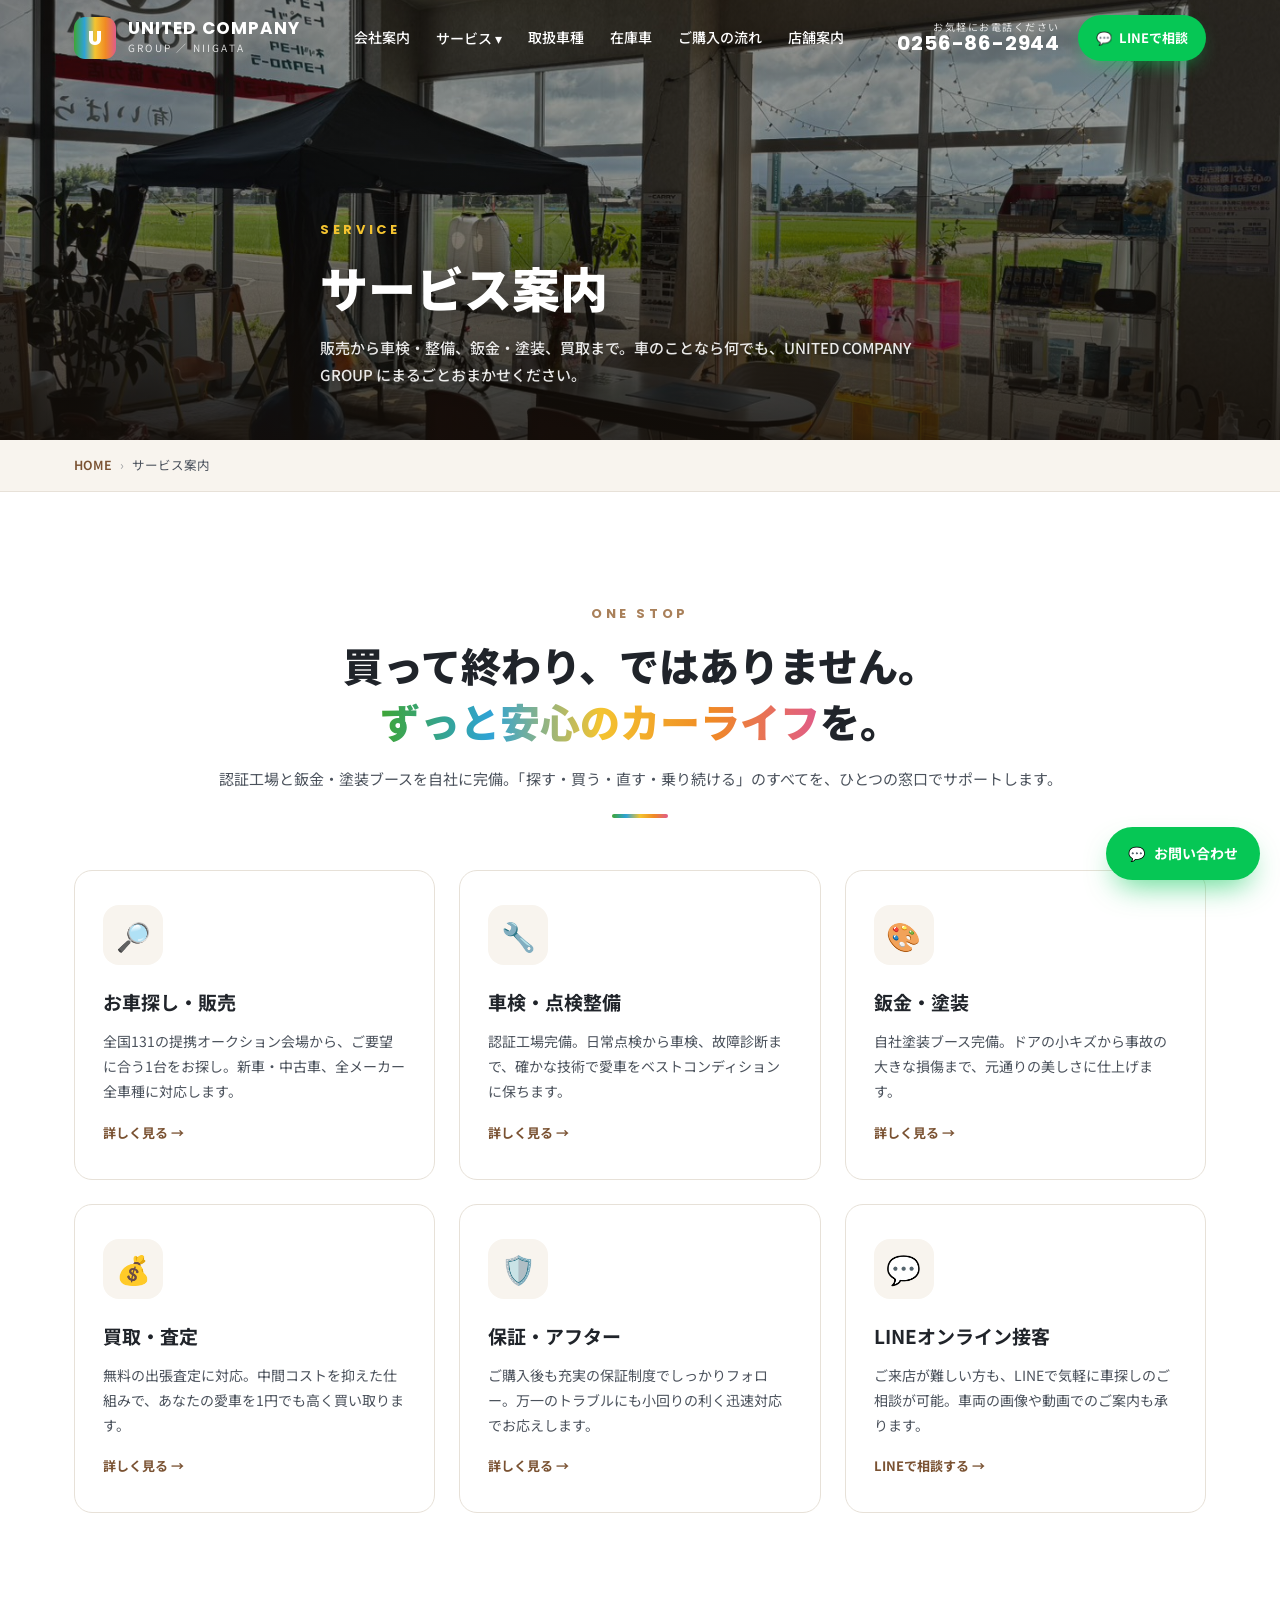
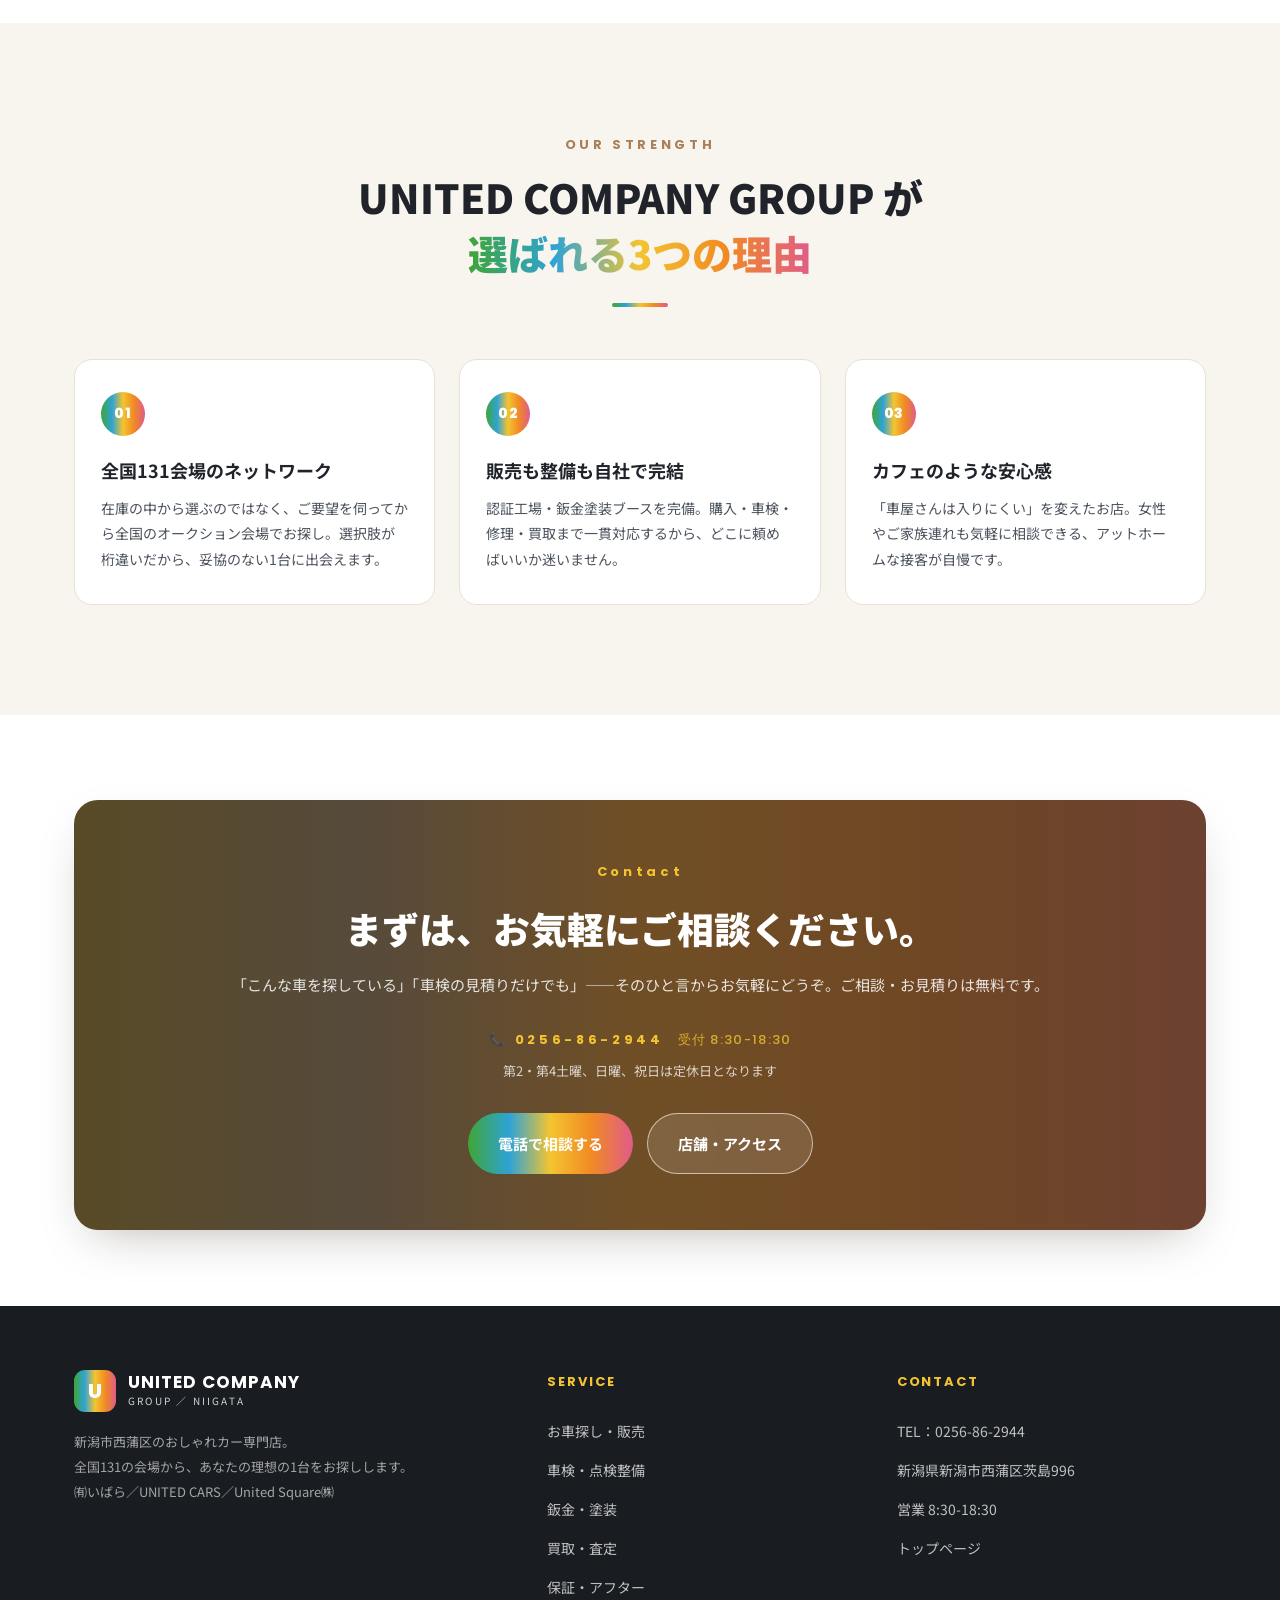
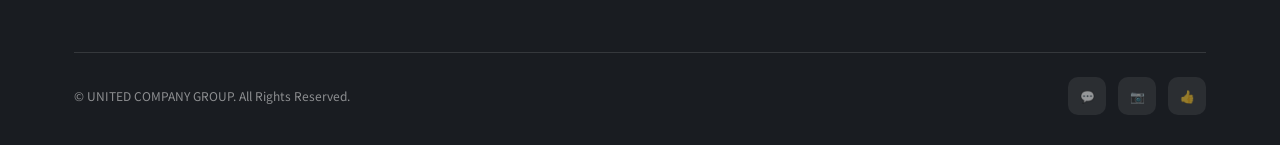
==== service/index.html @ 6cb04bdd "UNITED COMPANY GROUP コーポレートサイト（初版） 新潟市西蒲区の車のお探し専門店 UNITED COMPANY GROUP（㈲いばら／UNITED CARS／United Squa" ====
<!DOCTYPE html>
<html lang="ja">
<head>
<meta charset="UTF-8">
<meta name="viewport" content="width=device-width, initial-scale=1.0">
<title>サービス案内｜UNITED COMPANY GROUP｜新潟市西蒲区の車のお探し専門店</title>
<meta name="description" content="UNITED COMPANY GROUP（㈲いばら）のサービス一覧。お車探し・販売、車検・点検整備、鈑金・塗装、買取・査定、保証・アフターサポートまで、新潟市西蒲区でカーライフをトータルにサポートします。">
<link rel="preconnect" href="https://fonts.googleapis.com">
<link rel="preconnect" href="https://fonts.gstatic.com" crossorigin>
<link href="https://fonts.googleapis.com/css2?family=Noto+Sans+JP:wght@400;500;700;900&family=Poppins:wght@400;500;600;700;800&display=swap" rel="stylesheet">
<link rel="stylesheet" href="../assets/site.css">
</head>
<body>

<header id="hd">
  <div class="wrap bar">
    <a href="../index.html" class="logo">
      <span class="mark en">U</span>
      <span><b>UNITED COMPANY</b><small>GROUP ／ NIIGATA</small></span>
    </a>
    <nav class="main">
      <a class="nl" href="../index.html#about">会社案内</a>
      <div class="has-drop"><a class="nl" href="index.html">サービス ▾</a>
        <div class="drop">
          <a href="car-search.html"><span class="di">🔎</span>お車探し・販売</a>
          <a href="shaken.html"><span class="di">🔧</span>車検・点検整備</a>
          <a href="bankin.html"><span class="di">🎨</span>鈑金・塗装</a>
          <a href="kaitori.html"><span class="di">💰</span>買取・査定</a>
          <a href="hosho.html"><span class="di">🛡️</span>保証・アフター</a>
        </div>
      </div>
      <a class="nl" href="../index.html#lineup">取扱車種</a>
      <a class="nl" href="../index.html#stock">在庫車</a>
      <a class="nl" href="../index.html#flow">ご購入の流れ</a>
      <a class="nl" href="../index.html#shop">店舗案内</a>
    </nav>
    <div style="display:flex;align-items:center;gap:18px">
      <div class="tel-head"><span class="lbl">お気軽にお電話ください</span><span class="num en">0256-86-2944</span></div>
      <a href="tel:0256862944" class="btn-line"><span>💬</span>LINEで相談</a>
      <div class="burger" id="burger"><span></span><span></span><span></span></div>
    </div>
  </div>
</header>

<div class="m-nav" id="mnav">
  <span class="m-close" id="mclose">×</span>
  <a href="../index.html#about">会社案内<span class="en">ABOUT</span></a>
  <div class="mg">SERVICE / サービス</div>
  <a href="car-search.html">お車探し・販売</a>
  <a href="shaken.html">車検・点検整備</a>
  <a href="bankin.html">鈑金・塗装</a>
  <a href="kaitori.html">買取・査定</a>
  <a href="hosho.html">保証・アフター</a>
  <div class="mg">MENU</div>
  <a href="../index.html#lineup">取扱車種</a>
  <a href="../index.html#stock">在庫車</a>
  <a href="../index.html#flow">ご購入の流れ</a>
  <a href="../index.html#shop">店舗案内</a>
  <a href="tel:0256862944" style="color:var(--g3)">📞 0256-86-2944</a>
</div>

<!-- PAGE HERO -->
<section class="page-hero">
  <div class="bg" style="background-image:url('../images/int_bright.jpg')"></div>
  <div class="wrap">
    <span class="en">SERVICE</span>
    <h1>サービス案内</h1>
    <p>販売から車検・整備、鈑金・塗装、買取まで。車のことなら何でも、UNITED COMPANY GROUP にまるごとおまかせください。</p>
  </div>
</section>
<div class="crumb"><div class="wrap"><a href="../index.html">HOME</a><span class="sp">›</span><span>サービス案内</span></div></div>

<!-- INTRO -->
<section class="sec">
  <div class="wrap">
    <div class="head rv">
      <span class="en">One Stop</span>
      <h2>買って終わり、ではありません。<br><span class="u">ずっと安心のカーライフ</span>を。</h2>
      <p class="sub">認証工場と鈑金・塗装ブースを自社に完備。「探す・買う・直す・乗り続ける」のすべてを、ひとつの窓口でサポートします。</p>
    </div>
    <div class="svc-grid">
      <a class="svc rv" href="car-search.html"><div class="ic">🔎</div><h4>お車探し・販売</h4><p>全国131の提携オークション会場から、ご要望に合う1台をお探し。新車・中古車、全メーカー全車種に対応します。</p><span class="more">詳しく見る →</span></a>
      <a class="svc rv" href="shaken.html"><div class="ic">🔧</div><h4>車検・点検整備</h4><p>認証工場完備。日常点検から車検、故障診断まで、確かな技術で愛車をベストコンディションに保ちます。</p><span class="more">詳しく見る →</span></a>
      <a class="svc rv" href="bankin.html"><div class="ic">🎨</div><h4>鈑金・塗装</h4><p>自社塗装ブース完備。ドアの小キズから事故の大きな損傷まで、元通りの美しさに仕上げます。</p><span class="more">詳しく見る →</span></a>
      <a class="svc rv" href="kaitori.html"><div class="ic">💰</div><h4>買取・査定</h4><p>無料の出張査定に対応。中間コストを抑えた仕組みで、あなたの愛車を1円でも高く買い取ります。</p><span class="more">詳しく見る →</span></a>
      <a class="svc rv" href="hosho.html"><div class="ic">🛡️</div><h4>保証・アフター</h4><p>ご購入後も充実の保証制度でしっかりフォロー。万一のトラブルにも小回りの利く迅速対応でお応えします。</p><span class="more">詳しく見る →</span></a>
      <a class="svc rv" href="../index.html#contact"><div class="ic">💬</div><h4>LINEオンライン接客</h4><p>ご来店が難しい方も、LINEで気軽に車探しのご相談が可能。車両の画像や動画でのご案内も承ります。</p><span class="more">LINEで相談する →</span></a>
    </div>
  </div>
</section>

<!-- WHY US -->
<section class="sec cream">
  <div class="wrap">
    <div class="head rv">
      <span class="en">Our Strength</span>
      <h2>UNITED COMPANY GROUP が<br><span class="u">選ばれる3つの理由</span></h2>
    </div>
    <div class="points">
      <div class="point rv"><div class="n en">01</div><h4>全国131会場のネットワーク</h4><p>在庫の中から選ぶのではなく、ご要望を伺ってから全国のオークション会場でお探し。選択肢が桁違いだから、妥協のない1台に出会えます。</p></div>
      <div class="point rv"><div class="n en">02</div><h4>販売も整備も自社で完結</h4><p>認証工場・鈑金塗装ブースを完備。購入・車検・修理・買取まで一貫対応するから、どこに頼めばいいか迷いません。</p></div>
      <div class="point rv"><div class="n en">03</div><h4>カフェのような安心感</h4><p>「車屋さんは入りにくい」を変えたお店。女性やご家族連れも気軽に相談できる、アットホームな接客が自慢です。</p></div>
    </div>
  </div>
</section>

<!-- CTA -->
<section class="sec tight">
  <div class="wrap">
    <div class="contact-cta rv">
      <span class="en">Contact</span>
      <h2>まずは、お気軽にご相談ください。</h2>
      <p>「こんな車を探している」「車検の見積りだけでも」——そのひと言からお気軽にどうぞ。ご相談・お見積りは無料です。</p>
      <a href="tel:0256862944" class="cta-tel en">📞 0256-86-2944 <small>受付 8:30-18:30</small></a>
      <div class="cta-hours">第2・第4土曜、日曜、祝日は定休日となります</div>
      <div class="cta-btns">
        <a href="tel:0256862944" class="btn btn-primary" style="box-shadow:none">電話で相談する</a>
        <a href="../index.html#shop" class="btn btn-ghost">店舗・アクセス</a>
      </div>
    </div>
  </div>
</section>

<footer>
  <div class="wrap">
    <div class="f-top">
      <div class="f-brand">
        <a href="../index.html" class="logo" style="color:#fff"><span class="mark en">U</span><span><b>UNITED COMPANY</b><small>GROUP ／ NIIGATA</small></span></a>
        <p>新潟市西蒲区のおしゃれカー専門店。<br>全国131の会場から、あなたの理想の1台をお探しします。<br>㈲いばら／UNITED CARS／United Square㈱</p>
      </div>
      <div class="f-col"><h5>SERVICE</h5>
        <a href="car-search.html">お車探し・販売</a>
        <a href="shaken.html">車検・点検整備</a>
        <a href="bankin.html">鈑金・塗装</a>
        <a href="kaitori.html">買取・査定</a>
        <a href="hosho.html">保証・アフター</a>
      </div>
      <div class="f-col"><h5>CONTACT</h5>
        <a href="tel:0256862944">TEL：0256-86-2944</a>
        <a href="../index.html#shop">新潟県新潟市西蒲区茨島996</a>
        <a href="../index.html#shop">営業 8:30-18:30</a>
        <a href="../index.html">トップページ</a>
      </div>
    </div>
    <div class="f-bottom"><span>© UNITED COMPANY GROUP. All Rights Reserved.</span>
      <div class="f-sns"><a href="#" aria-label="LINE">💬</a><a href="#" aria-label="Instagram">📷</a><a href="#" aria-label="Facebook">👍</a></div>
    </div>
  </div>
</footer>

<a href="tel:0256862944" class="float-line"><span>💬</span>お問い合わせ</a>
<script src="../assets/site.js"></script>
</body>
</html>
---- assets/site.css ----
/* =====================================================================
   UNITED COMPANY GROUP — shared stylesheet (index と下層ページ共通)
   ===================================================================== */
:root{
  --ink:#20242a; --ink-soft:#4b525c; --line:#e7e1d8;
  --bg:#ffffff; --cream:#f8f4ee; --cream2:#f1eadf;
  --wood:#7a5232; --wood-d:#5c3d24; --wood-l:#a9805a;
  --gold:#c99b52;
  --g1:#3fa535; --g2:#2ea3d6; --g3:#f4c430; --g4:#f08a24; --g5:#e05b8a;
  --brand:linear-gradient(90deg,#3fa535,#2ea3d6,#f4c430,#f08a24,#e05b8a);
  --shadow:0 18px 50px -20px rgba(40,30,20,.35);
  --radius:18px;
}
*{margin:0;padding:0;box-sizing:border-box}
html{scroll-behavior:smooth}
body{font-family:"Noto Sans JP",sans-serif;color:var(--ink);background:var(--bg);line-height:1.8;overflow-x:hidden;font-size:15px;-webkit-font-smoothing:antialiased}
img{max-width:100%;display:block}
a{color:inherit;text-decoration:none}
.wrap{max-width:1180px;margin:0 auto;padding:0 24px}
.en{font-family:"Poppins",sans-serif;letter-spacing:.04em}
section{position:relative}

/* ---------- reveal ---------- */
.rv{opacity:0;transform:translateY(30px);transition:opacity .8s ease,transform .8s ease}
.rv.in{opacity:1;transform:none}

/* ---------- header ---------- */
header{position:fixed;top:0;left:0;width:100%;z-index:100;transition:.35s;background:rgba(255,255,255,0);}
header.solid{background:rgba(255,255,255,.96);box-shadow:0 6px 24px -14px rgba(0,0,0,.3);backdrop-filter:blur(8px)}
.bar{display:flex;align-items:center;justify-content:space-between;height:76px}
.logo{display:flex;align-items:center;gap:12px;color:#fff;transition:.35s}
header.solid .logo{color:var(--ink)}
.logo .mark{width:42px;height:42px;border-radius:11px;background:var(--brand);display:grid;place-items:center;color:#fff;font-family:"Poppins";font-weight:800;font-size:20px;box-shadow:var(--shadow)}
.logo b{font-family:"Poppins";font-weight:700;font-size:17px;letter-spacing:.06em;line-height:1.15;display:block}
.logo small{font-size:10px;letter-spacing:.22em;opacity:.8;display:block}
nav.main{display:flex;align-items:center;gap:26px}
nav.main a.nl{color:#fff;font-weight:500;font-size:14px;position:relative;transition:.3s}
header.solid nav.main a.nl{color:var(--ink)}
nav.main a.nl::after{content:"";position:absolute;left:0;bottom:-6px;width:0;height:2px;background:var(--brand);transition:.3s}
nav.main a.nl:hover::after{width:100%}
.tel-head{display:flex;flex-direction:column;align-items:flex-end;line-height:1.1}
.tel-head .lbl{font-size:10px;letter-spacing:.15em;color:#fff;opacity:.85}
header.solid .tel-head .lbl{color:var(--ink-soft)}
.tel-head .num{font-family:"Poppins";font-weight:700;font-size:20px;color:#fff}
header.solid .tel-head .num{color:var(--wood)}
.btn-line{background:#06c755;color:#fff;padding:11px 18px;border-radius:40px;font-weight:700;font-size:13px;display:inline-flex;align-items:center;gap:7px;box-shadow:0 8px 20px -8px rgba(6,199,85,.7)}
.burger{display:none;flex-direction:column;gap:5px;cursor:pointer;padding:6px}
.burger span{width:26px;height:2px;background:#fff;transition:.3s}
header.solid .burger span{background:var(--ink)}

/* dropdown (サービス) */
.has-drop{position:relative}
.drop{position:absolute;top:100%;left:50%;transform:translateX(-50%) translateY(10px);background:#fff;border-radius:14px;box-shadow:var(--shadow);padding:10px;min-width:230px;opacity:0;visibility:hidden;transition:.28s;border:1px solid var(--line)}
.has-drop:hover .drop{opacity:1;visibility:visible;transform:translateX(-50%) translateY(6px)}
.drop a{display:flex;align-items:center;gap:10px;color:var(--ink)!important;padding:10px 14px;border-radius:10px;font-size:13.5px;font-weight:500;transition:.2s}
.drop a:hover{background:var(--cream)}
.drop a .di{font-size:17px}
.drop::before{content:"";position:absolute;top:-6px;left:50%;transform:translateX(-50%) rotate(45deg);width:12px;height:12px;background:#fff;border-left:1px solid var(--line);border-top:1px solid var(--line)}

/* ---------- hero (index) ---------- */
.hero{height:100vh;min-height:620px;position:relative;overflow:hidden;display:flex;align-items:center}
.slides{position:absolute;inset:0}
.slide{position:absolute;inset:0;background-size:cover;background-position:center;opacity:0;transform:scale(1.08);transition:opacity 1.4s ease, transform 7s ease}
.slide.on{opacity:1;transform:scale(1)}
.slide::after{content:"";position:absolute;inset:0;background:linear-gradient(105deg,rgba(20,15,10,.72) 0%,rgba(20,15,10,.35) 55%,rgba(20,15,10,.15) 100%)}
.hero-inner{position:relative;z-index:3;color:#fff}
.hero .eyebrow{display:inline-flex;align-items:center;gap:10px;font-family:"Poppins";font-weight:600;letter-spacing:.18em;font-size:12px;background:rgba(255,255,255,.14);border:1px solid rgba(255,255,255,.3);padding:8px 16px;border-radius:40px;backdrop-filter:blur(4px);margin-bottom:26px}
.hero .eyebrow .dot{width:8px;height:8px;border-radius:50%;background:var(--brand)}
.hero h1{font-size:clamp(2.1rem,5.5vw,4rem);font-weight:900;line-height:1.28;letter-spacing:.01em;text-shadow:0 4px 30px rgba(0,0,0,.4)}
.hero h1 .hl{background:var(--brand);-webkit-background-clip:text;background-clip:text;color:transparent;filter:brightness(1.25)}
.hero p.lead{margin-top:22px;font-size:clamp(1rem,2vw,1.2rem);font-weight:500;max-width:600px;text-shadow:0 2px 14px rgba(0,0,0,.5)}
.hero-cta{margin-top:38px;display:flex;gap:14px;flex-wrap:wrap}
.btn{display:inline-flex;align-items:center;gap:10px;padding:16px 30px;border-radius:44px;font-weight:700;font-size:15px;transition:.3s;cursor:pointer}
.btn-primary{background:var(--brand);color:#fff;box-shadow:0 14px 34px -12px rgba(224,91,138,.6)}
.btn-primary:hover{transform:translateY(-3px)}
.btn-ghost{background:rgba(255,255,255,.12);color:#fff;border:1.5px solid rgba(255,255,255,.6);backdrop-filter:blur(4px)}
.btn-ghost:hover{background:#fff;color:var(--ink)}
.btn-wood{background:var(--wood);color:#fff}
.btn-wood:hover{transform:translateY(-3px);background:var(--wood-d)}
.hero-side{position:absolute;right:34px;bottom:30px;z-index:3;display:flex;flex-direction:column;gap:10px;align-items:flex-end}
.hero-dots{display:flex;gap:9px}
.hero-dots i{width:34px;height:4px;border-radius:4px;background:rgba(255,255,255,.4);cursor:pointer;transition:.3s}
.hero-dots i.on{background:#fff}
.scroll-hint{writing-mode:vertical-rl;color:#fff;font-family:"Poppins";font-size:11px;letter-spacing:.2em;opacity:.85;position:absolute;left:34px;bottom:30px;z-index:3;display:flex;align-items:center;gap:12px}
.scroll-hint::after{content:"";width:1px;height:46px;background:#fff}

/* ---------- page hero (下層) ---------- */
.page-hero{position:relative;min-height:440px;display:flex;align-items:flex-end;overflow:hidden;color:#fff}
.page-hero .bg{position:absolute;inset:0;background-size:cover;background-position:center;transform:scale(1.03)}
.page-hero .bg::after{content:"";position:absolute;inset:0;background:linear-gradient(to top,rgba(20,15,10,.86) 0%,rgba(20,15,10,.42) 60%,rgba(20,15,10,.5) 100%)}
.page-hero .wrap{position:relative;z-index:2;padding-top:130px;padding-bottom:52px}
.page-hero .en{display:block;font-weight:700;letter-spacing:.28em;font-size:13px;color:var(--g3);margin-bottom:14px}
.page-hero h1{font-size:clamp(1.9rem,4.6vw,3rem);font-weight:900;line-height:1.35;text-shadow:0 4px 24px rgba(0,0,0,.4)}
.page-hero p{margin-top:14px;max-width:640px;color:rgba(255,255,255,.9);font-weight:500;text-shadow:0 2px 12px rgba(0,0,0,.4)}
.crumb{background:var(--cream);border-bottom:1px solid var(--line)}
.crumb .wrap{display:flex;align-items:center;gap:8px;flex-wrap:wrap;padding-top:14px;padding-bottom:14px;font-size:12.5px;color:var(--ink-soft)}
.crumb a{color:var(--wood);font-weight:600}
.crumb a:hover{text-decoration:underline}
.crumb .sp{opacity:.5}

/* ---------- brands strip ---------- */
.brands{background:var(--wood-d);color:#fff;padding:30px 0}
.brands .row{display:flex;align-items:center;justify-content:center;gap:14px 44px;flex-wrap:wrap;text-align:center}
.brands .b{display:flex;flex-direction:column;gap:2px}
.brands .b b{font-family:"Poppins";font-weight:700;letter-spacing:.08em;font-size:18px}
.brands .b span{font-size:11px;opacity:.75;letter-spacing:.14em}
.brands .sep{width:1px;height:34px;background:rgba(255,255,255,.25)}

/* ---------- section heading ---------- */
.sec{padding:clamp(64px,9vw,110px) 0}
.sec.cream{background:var(--cream)}
.sec.tight{padding:clamp(48px,6vw,80px) 0}
.head{text-align:center;margin-bottom:52px}
.head.left{text-align:left}
.head .en{display:block;font-weight:700;font-size:13px;letter-spacing:.28em;color:var(--wood-l);text-transform:uppercase;margin-bottom:12px}
.head h2{font-size:clamp(1.6rem,3.6vw,2.5rem);font-weight:900;line-height:1.4}
.head h2 .u{background:var(--brand);-webkit-background-clip:text;background-clip:text;color:transparent}
.head .sub{margin-top:16px;color:var(--ink-soft);font-size:15px}
.head::after{content:"";display:block;width:56px;height:4px;background:var(--brand);border-radius:4px;margin:22px auto 0}
.head.left::after{margin:22px 0 0}

/* ---------- message / feature row ---------- */
.msg{display:grid;grid-template-columns:1.05fr .95fr;gap:54px;align-items:center}
.msg.rev{grid-template-columns:.95fr 1.05fr}
.msg.rev .msg-img{order:2}
.msg-img{position:relative;border-radius:var(--radius);overflow:hidden;box-shadow:var(--shadow)}
.msg-img img{width:100%;height:100%;object-fit:cover;aspect-ratio:4/3}
.msg-img .badge{position:absolute;left:20px;bottom:20px;background:#fff;border-radius:14px;padding:14px 20px;box-shadow:var(--shadow)}
.msg-img .badge b{font-family:"Poppins";font-size:30px;color:var(--wood);line-height:1;display:block}
.msg-img .badge span{font-size:11px;color:var(--ink-soft);letter-spacing:.1em}
.msg .lbl-pill{display:inline-block;background:var(--cream);color:var(--wood);font-weight:700;font-size:12px;letter-spacing:.08em;padding:6px 14px;border-radius:30px;margin-bottom:14px}
.msg h3{font-size:clamp(1.35rem,3vw,2rem);font-weight:900;line-height:1.6;margin-bottom:20px}
.msg h3 .u{color:var(--wood)}
.msg p{color:var(--ink-soft);margin-bottom:16px}
.promises{list-style:none;margin-top:26px;display:grid;gap:12px}
.promises li{display:flex;gap:13px;align-items:flex-start;font-weight:500}
.promises li .ck{flex:none;width:26px;height:26px;border-radius:50%;background:var(--brand);color:#fff;display:grid;place-items:center;font-size:13px;font-weight:700;margin-top:2px}

/* ---------- services / feature cards ---------- */
.svc-grid{display:grid;grid-template-columns:repeat(3,1fr);gap:24px}
.svc{background:#fff;border:1px solid var(--line);border-radius:var(--radius);padding:34px 28px;transition:.35s;position:relative;overflow:hidden;display:block;color:inherit}
.svc::before{content:"";position:absolute;top:0;left:0;width:100%;height:4px;background:var(--brand);transform:scaleX(0);transform-origin:left;transition:.4s}
.svc:hover{transform:translateY(-8px);box-shadow:var(--shadow)}
.svc:hover::before{transform:scaleX(1)}
.svc .ic{width:60px;height:60px;border-radius:16px;background:var(--cream);display:grid;place-items:center;font-size:28px;margin-bottom:20px}
.svc h4{font-size:19px;font-weight:700;margin-bottom:10px}
.svc p{color:var(--ink-soft);font-size:14px}
.svc .more{margin-top:16px;color:var(--wood);font-weight:700;font-size:13px;display:inline-flex;gap:6px;align-items:center}
a.svc:hover .more{gap:11px}

/* ---------- point / numbered features ---------- */
.points{display:grid;grid-template-columns:repeat(3,1fr);gap:24px}
.point{background:#fff;border:1px solid var(--line);border-radius:var(--radius);padding:32px 26px;position:relative;transition:.35s}
.point:hover{transform:translateY(-6px);box-shadow:var(--shadow)}
.point .n{font-family:"Poppins";font-weight:800;font-size:14px;color:#fff;background:var(--brand);width:44px;height:44px;border-radius:50%;display:grid;place-items:center;margin-bottom:18px}
.point h4{font-size:18px;font-weight:700;margin-bottom:10px}
.point p{color:var(--ink-soft);font-size:14px}

/* ---------- price / spec table ---------- */
.tbl-wrap{overflow-x:auto;border-radius:var(--radius);box-shadow:0 10px 30px -22px rgba(0,0,0,.4);border:1px solid var(--line)}
.tbl{width:100%;border-collapse:collapse;background:#fff;min-width:520px}
.tbl th,.tbl td{padding:16px 20px;text-align:left;border-bottom:1px solid var(--line);font-size:14.5px}
.tbl thead th{background:var(--wood-d);color:#fff;font-weight:700;font-size:13.5px;letter-spacing:.04em}
.tbl tbody th{background:var(--cream);color:var(--wood);font-weight:700;white-space:nowrap;width:210px}
.tbl td .yen{font-family:"Poppins";font-weight:800;color:var(--wood);font-size:17px}
.tbl tr:last-child th,.tbl tr:last-child td{border-bottom:0}
.note{font-size:12.5px;color:var(--ink-soft);margin-top:14px}

/* ---------- flow ---------- */
.flow{max-width:840px;margin:0 auto;position:relative}
.flow::before{content:"";position:absolute;left:31px;top:20px;bottom:20px;width:2px;background:var(--line)}
.step{display:flex;gap:26px;padding:16px 0;position:relative}
.step .no{flex:none;width:64px;height:64px;border-radius:50%;background:#fff;border:2px solid var(--wood-l);display:grid;place-items:center;font-family:"Poppins";font-weight:800;font-size:22px;color:var(--wood);z-index:2;box-shadow:0 8px 20px -12px rgba(0,0,0,.3)}
.step:nth-child(odd) .no{background:var(--brand);color:#fff;border-color:transparent}
.step .st-body{background:#fff;border:1px solid var(--line);border-radius:14px;padding:20px 24px;flex:1;box-shadow:0 8px 24px -20px rgba(0,0,0,.4)}
.step .st-body h4{font-size:17px;font-weight:700;margin-bottom:6px;display:flex;align-items:center;gap:10px;flex-wrap:wrap}
.step .st-body h4 .en{font-size:11px;color:var(--wood-l);letter-spacing:.15em}
.step .st-body p{color:var(--ink-soft);font-size:14px}

/* ---------- reason / compare ---------- */
.reason{display:grid;grid-template-columns:1fr 1fr;gap:40px;align-items:center;background:#fff;border:1px solid var(--line);border-radius:24px;padding:clamp(30px,4vw,54px);box-shadow:var(--shadow)}
.reason h3{font-size:clamp(1.4rem,3vw,2rem);font-weight:900;line-height:1.5;margin-bottom:18px}
.reason h3 .u{background:var(--brand);-webkit-background-clip:text;background-clip:text;color:transparent}
.reason p{color:var(--ink-soft);margin-bottom:14px}
.cmp{display:grid;gap:16px}
.cmp .row{border-radius:16px;padding:22px 24px}
.cmp .other{background:var(--cream);border:1px dashed var(--wood-l)}
.cmp .ours{background:var(--wood-d);color:#fff}
.cmp .lbl{font-size:12px;font-weight:700;letter-spacing:.1em;margin-bottom:6px;opacity:.85}
.cmp .row b{font-size:19px;font-weight:900;line-height:1.4}
.cmp .ours b .hl{color:var(--g3)}
.cmp .arrow{text-align:center;font-size:24px;color:var(--wood-l)}

/* ---------- FAQ ---------- */
.faq{max-width:860px;margin:0 auto;display:grid;gap:14px}
.faq details{background:#fff;border:1px solid var(--line);border-radius:14px;overflow:hidden;box-shadow:0 8px 24px -22px rgba(0,0,0,.4)}
.faq summary{list-style:none;cursor:pointer;padding:20px 24px;font-weight:700;font-size:15.5px;display:flex;gap:14px;align-items:flex-start;transition:.2s}
.faq summary::-webkit-details-marker{display:none}
.faq summary .qq{flex:none;font-family:"Poppins";font-weight:800;color:var(--g4)}
.faq summary::after{content:"＋";margin-left:auto;color:var(--wood-l);font-weight:700;transition:.3s}
.faq details[open] summary::after{transform:rotate(45deg)}
.faq .ans{padding:0 24px 22px 58px;color:var(--ink-soft);font-size:14.5px}

/* ---------- voices ---------- */
.voice-grid{display:grid;grid-template-columns:repeat(3,1fr);gap:24px}
.voice{background:#fff;border-radius:var(--radius);padding:30px 28px;border:1px solid var(--line);position:relative}
.voice .stars{color:var(--g3);font-size:16px;letter-spacing:2px;margin-bottom:14px}
.voice p{font-size:14.5px;color:var(--ink);margin-bottom:18px}
.voice .who{display:flex;align-items:center;gap:12px;border-top:1px solid var(--line);padding-top:16px}
.voice .who .av{width:44px;height:44px;border-radius:50%;background:var(--brand);color:#fff;display:grid;place-items:center;font-weight:700}
.voice .who b{font-size:14px;display:block}
.voice .who span{font-size:12px;color:var(--ink-soft)}
.voice .q{position:absolute;top:18px;right:24px;font-family:"Poppins";font-size:60px;color:var(--cream2);font-weight:800;line-height:1}

/* ---------- other services nav ---------- */
.svc-nav{display:grid;grid-template-columns:repeat(3,1fr);gap:18px}
.svc-nav a{display:flex;align-items:center;gap:14px;background:#fff;border:1px solid var(--line);border-radius:14px;padding:18px 20px;font-weight:700;transition:.3s}
.svc-nav a:hover{transform:translateY(-4px);box-shadow:var(--shadow);border-color:transparent}
.svc-nav a .si{width:46px;height:46px;border-radius:12px;background:var(--cream);display:grid;place-items:center;font-size:22px;flex:none}
.svc-nav a small{display:block;font-weight:500;font-size:11px;color:var(--wood-l);letter-spacing:.12em}
.svc-nav a .go{margin-left:auto;color:var(--wood-l)}

/* ---------- concept (cafe) ---------- */
.cafe{background:var(--wood-d);color:#fff;overflow:hidden}
.cafe .inner{display:grid;grid-template-columns:1fr 1fr;gap:0;align-items:stretch}
.cafe .txt{padding:clamp(50px,7vw,90px) clamp(30px,5vw,70px)}
.cafe .txt .en{color:var(--g3);font-weight:700;letter-spacing:.28em;font-size:13px}
.cafe .txt h2{font-size:clamp(1.6rem,3.4vw,2.4rem);font-weight:900;line-height:1.45;margin:14px 0 22px}
.cafe .txt p{color:rgba(255,255,255,.82);margin-bottom:16px}
.cafe .pics{display:grid;grid-template-columns:1fr 1fr;grid-template-rows:1fr 1fr}
.cafe .pics img{width:100%;height:100%;object-fit:cover;min-height:170px}
.cafe .pics .big{grid-column:1/3}

/* ---------- shop / contact ---------- */
.shop-banner{position:relative;border-radius:var(--radius);overflow:hidden;box-shadow:var(--shadow);margin-bottom:36px;max-height:420px}
.shop-banner img{width:100%;height:100%;object-fit:cover;aspect-ratio:16/6;min-height:240px}
.shop-banner .sb-cap{position:absolute;left:0;bottom:0;width:100%;padding:40px 28px 22px;background:linear-gradient(to top,rgba(20,15,10,.78),transparent);color:#fff}
.shop-banner .sb-cap b{font-size:clamp(1.1rem,2.4vw,1.5rem);font-weight:900;display:block}
.shop-banner .sb-cap span{font-size:13px;opacity:.9}
.shop{display:grid;grid-template-columns:1fr 1fr;gap:44px;align-items:start}
.info-table{width:100%;border-collapse:collapse;margin-bottom:26px}
.info-table th,.info-table td{text-align:left;padding:15px 6px;border-bottom:1px solid var(--line);vertical-align:top;font-size:15px}
.info-table th{width:120px;color:var(--wood);font-weight:700;white-space:nowrap}
.map-box{border-radius:var(--radius);overflow:hidden;box-shadow:var(--shadow);border:1px solid var(--line);min-height:340px}
.map-box iframe{width:100%;height:100%;min-height:400px;border:0;display:block}
.contact-cta{margin-top:8px;background:var(--wood-d);border-radius:24px;padding:clamp(34px,5vw,56px);text-align:center;color:#fff;box-shadow:var(--shadow);position:relative;overflow:hidden}
.contact-cta::before{content:"";position:absolute;inset:0;background:var(--brand);opacity:.13}
.contact-cta > *{position:relative;z-index:2}
.contact-cta .en{color:var(--g3);letter-spacing:.28em;font-weight:700;font-size:13px}
.contact-cta h2{font-size:clamp(1.5rem,3.4vw,2.3rem);font-weight:900;margin:12px 0 10px}
.contact-cta p{color:rgba(255,255,255,.85);margin-bottom:26px}
.cta-tel{font-family:"Poppins";font-weight:800;font-size:clamp(2rem,5vw,3rem);color:#fff;display:inline-flex;align-items:center;gap:14px;line-height:1}
.cta-tel small{font-size:13px;font-weight:500;opacity:.8;letter-spacing:.1em}
.cta-hours{margin-top:8px;font-size:13px;color:rgba(255,255,255,.75)}
.cta-btns{margin-top:30px;display:flex;gap:14px;justify-content:center;flex-wrap:wrap}

/* ---------- footer ---------- */
footer{background:#191c21;color:#fff;padding:64px 0 30px}
.f-top{display:grid;grid-template-columns:1.4fr 1fr 1fr;gap:40px;padding-bottom:44px;border-bottom:1px solid rgba(255,255,255,.12)}
.f-brand .logo .mark{box-shadow:none}
.f-brand p{color:rgba(255,255,255,.6);font-size:13px;margin-top:18px;line-height:1.9}
.f-col h5{font-size:13px;letter-spacing:.15em;color:var(--g3);font-weight:700;margin-bottom:18px;font-family:"Poppins"}
.f-col a{display:block;color:rgba(255,255,255,.72);font-size:14px;padding:7px 0;transition:.3s}
.f-col a:hover{color:#fff;padding-left:6px}
.f-bottom{padding-top:24px;display:flex;justify-content:space-between;align-items:center;flex-wrap:wrap;gap:12px;color:rgba(255,255,255,.5);font-size:12px}
.f-sns{display:flex;gap:12px}
.f-sns a{width:38px;height:38px;border-radius:10px;background:rgba(255,255,255,.08);display:grid;place-items:center;transition:.3s}
.f-sns a:hover{background:var(--brand)}

/* floating */
.float-line{position:fixed;right:20px;bottom:20px;z-index:90;background:#06c755;color:#fff;padding:14px 22px;border-radius:44px;font-weight:700;font-size:14px;box-shadow:0 14px 30px -10px rgba(6,199,85,.7);display:flex;align-items:center;gap:9px;transition:.3s}
.float-line:hover{transform:translateY(-3px)}

/* mobile nav */
.m-nav{position:fixed;inset:0;background:rgba(25,20,15,.98);z-index:99;display:flex;flex-direction:column;align-items:center;justify-content:center;gap:6px;opacity:0;pointer-events:none;transition:.4s;overflow-y:auto;padding:80px 20px}
.m-nav.open{opacity:1;pointer-events:auto}
.m-nav a{color:#fff;font-size:19px;font-weight:700;padding:10px}
.m-nav a .en{display:block;font-size:11px;color:var(--g3);letter-spacing:.2em;margin-top:2px}
.m-nav .mg{font-size:12px;color:var(--wood-l);letter-spacing:.18em;margin-top:14px;font-weight:700}
.m-close{position:absolute;top:26px;right:26px;color:#fff;font-size:34px;cursor:pointer}

@media(max-width:960px){
  .msg,.msg.rev,.reason,.shop,.cafe .inner{grid-template-columns:1fr}
  .msg.rev .msg-img{order:0}
  .svc-grid,.line-grid,.stock-grid,.voice-grid,.points,.svc-nav{grid-template-columns:1fr 1fr}
  .f-top{grid-template-columns:1fr 1fr}
  .cafe .pics{order:-1}
}
@media(max-width:1024px){
  nav.main,.tel-head,.bar .btn-line{display:none}
  .burger{display:flex}
}
@media(max-width:760px){
  .svc-grid,.line-grid,.stock-grid,.voice-grid,.points,.svc-nav,.f-top{grid-template-columns:1fr}
  .brands .sep{display:none}
  .hero-side,.scroll-hint{display:none}
  .cafe .pics{grid-template-columns:1fr 1fr}
  .page-hero{min-height:360px}
}
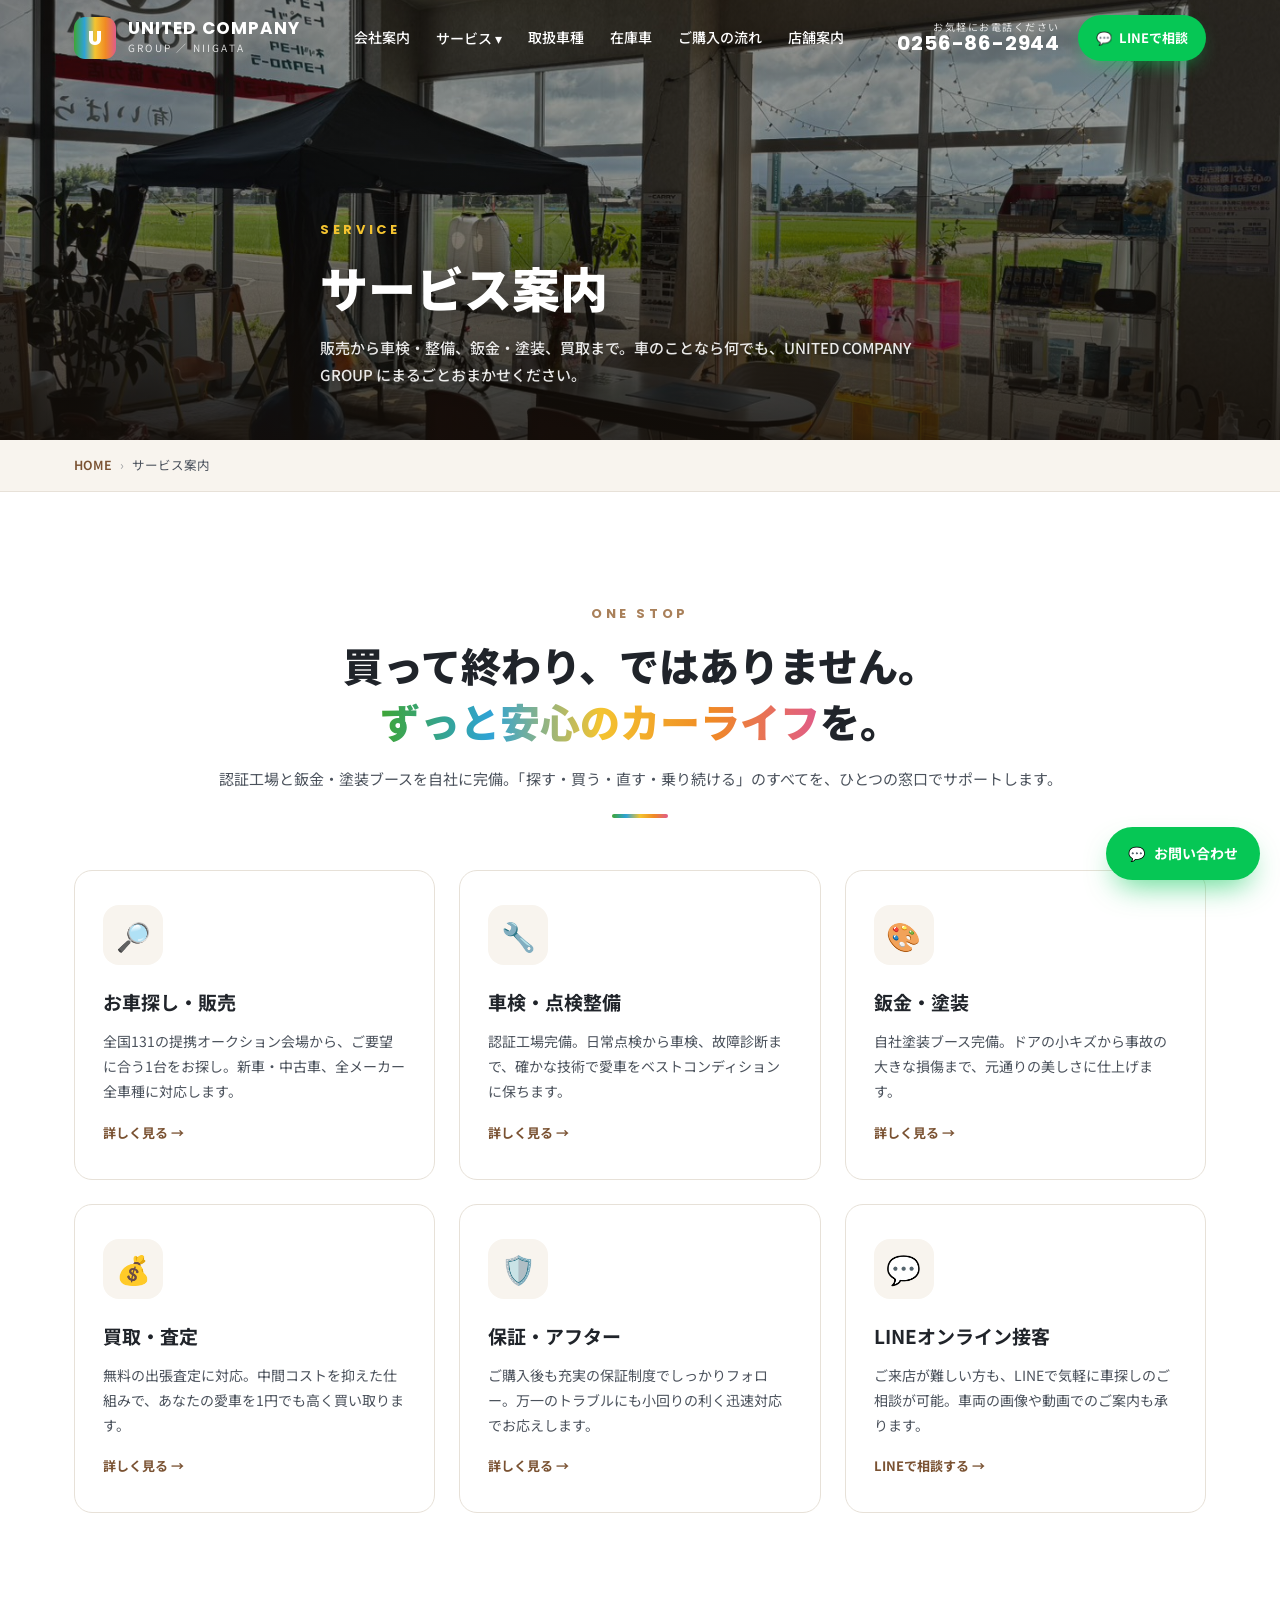
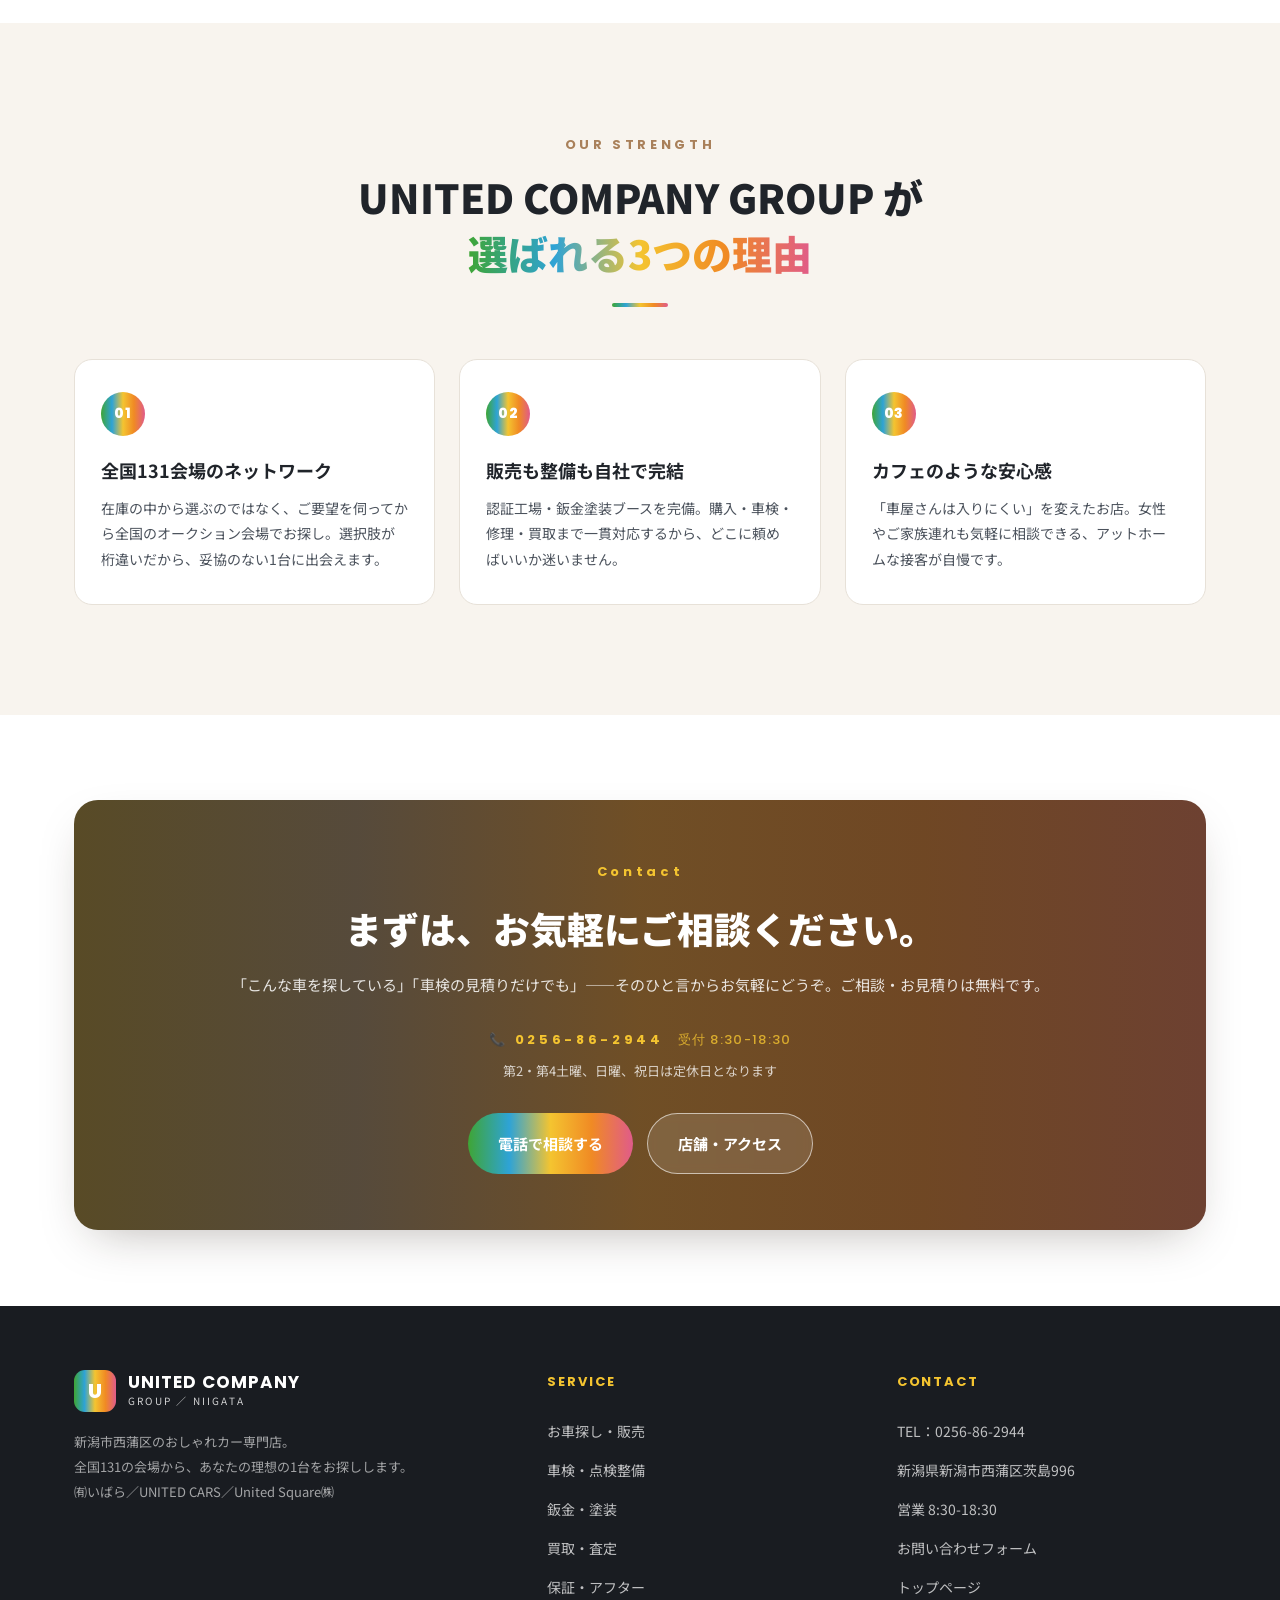
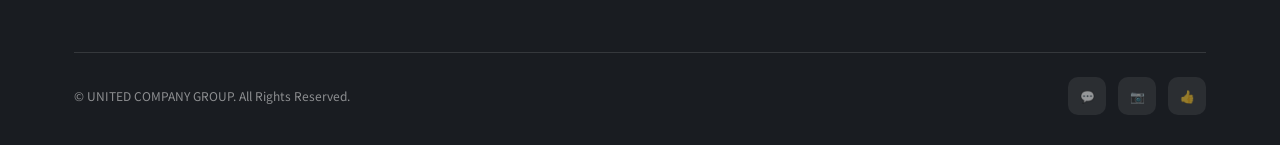
==== commit 70779997: "問い合わせフォームを新設（FormSubmit連携）＋ダミーリンク修正 - index #contact に送信可能なフォームを追加（FormSubmit.co→keisuke.tanikawa@ne" ====
--- a/service/index.html
+++ b/service/index.html
@@ -139,6 +139,7 @@
         <a href="tel:0256862944">TEL：0256-86-2944</a>
         <a href="../index.html#shop">新潟県新潟市西蒲区茨島996</a>
         <a href="../index.html#shop">営業 8:30-18:30</a>
+        <a href="../index.html#contact-form">お問い合わせフォーム</a>
         <a href="../index.html">トップページ</a>
       </div>
     </div>
--- a/assets/site.css
+++ b/assets/site.css
@@ -297,3 +297,20 @@
   .cafe .pics{grid-template-columns:1fr 1fr}
   .page-hero{min-height:360px}
 }
+
+/* ---------- contact form ---------- */
+.form-wrap{max-width:720px;margin:38px auto 0}
+.uform{position:relative;display:grid;gap:18px;background:#fff;border:1px solid var(--line);border-radius:20px;padding:clamp(26px,4vw,44px);box-shadow:var(--shadow);text-align:left}
+.uform .frow{display:grid;gap:7px}
+.uform .frow.two{grid-template-columns:1fr 1fr;gap:18px}
+.uform label{font-weight:700;font-size:13.5px;color:var(--ink)}
+.uform label .req{color:#e0555f;font-size:11px;margin-left:6px;font-weight:700}
+.uform label .opt{color:var(--ink-soft);font-size:11px;margin-left:6px;font-weight:500}
+.uform input,.uform select,.uform textarea{width:100%;font-family:inherit;font-size:15px;padding:13px 15px;border:1.5px solid var(--line);border-radius:11px;background:var(--cream);color:var(--ink);transition:.2s;-webkit-appearance:none;appearance:none}
+.uform select{background-image:url("data:image/svg+xml;utf8,<svg xmlns='http://www.w3.org/2000/svg' width='12' height='8' viewBox='0 0 12 8'><path d='M1 1l5 5 5-5' stroke='%237a5232' stroke-width='2' fill='none' stroke-linecap='round'/></svg>");background-repeat:no-repeat;background-position:right 16px center;padding-right:40px}
+.uform input:focus,.uform select:focus,.uform textarea:focus{outline:none;border-color:var(--wood-l);background:#fff;box-shadow:0 0 0 3px rgba(169,128,90,.18)}
+.uform textarea{min-height:130px;resize:vertical}
+.uform .hp{position:absolute!important;left:-9999px;width:1px;height:1px;overflow:hidden}
+.uform .submit{margin-top:6px;justify-self:center;border:0}
+.uform .priv{font-size:12px;color:var(--ink-soft);text-align:center;line-height:1.7}
+@media(max-width:600px){.uform .frow.two{grid-template-columns:1fr}}
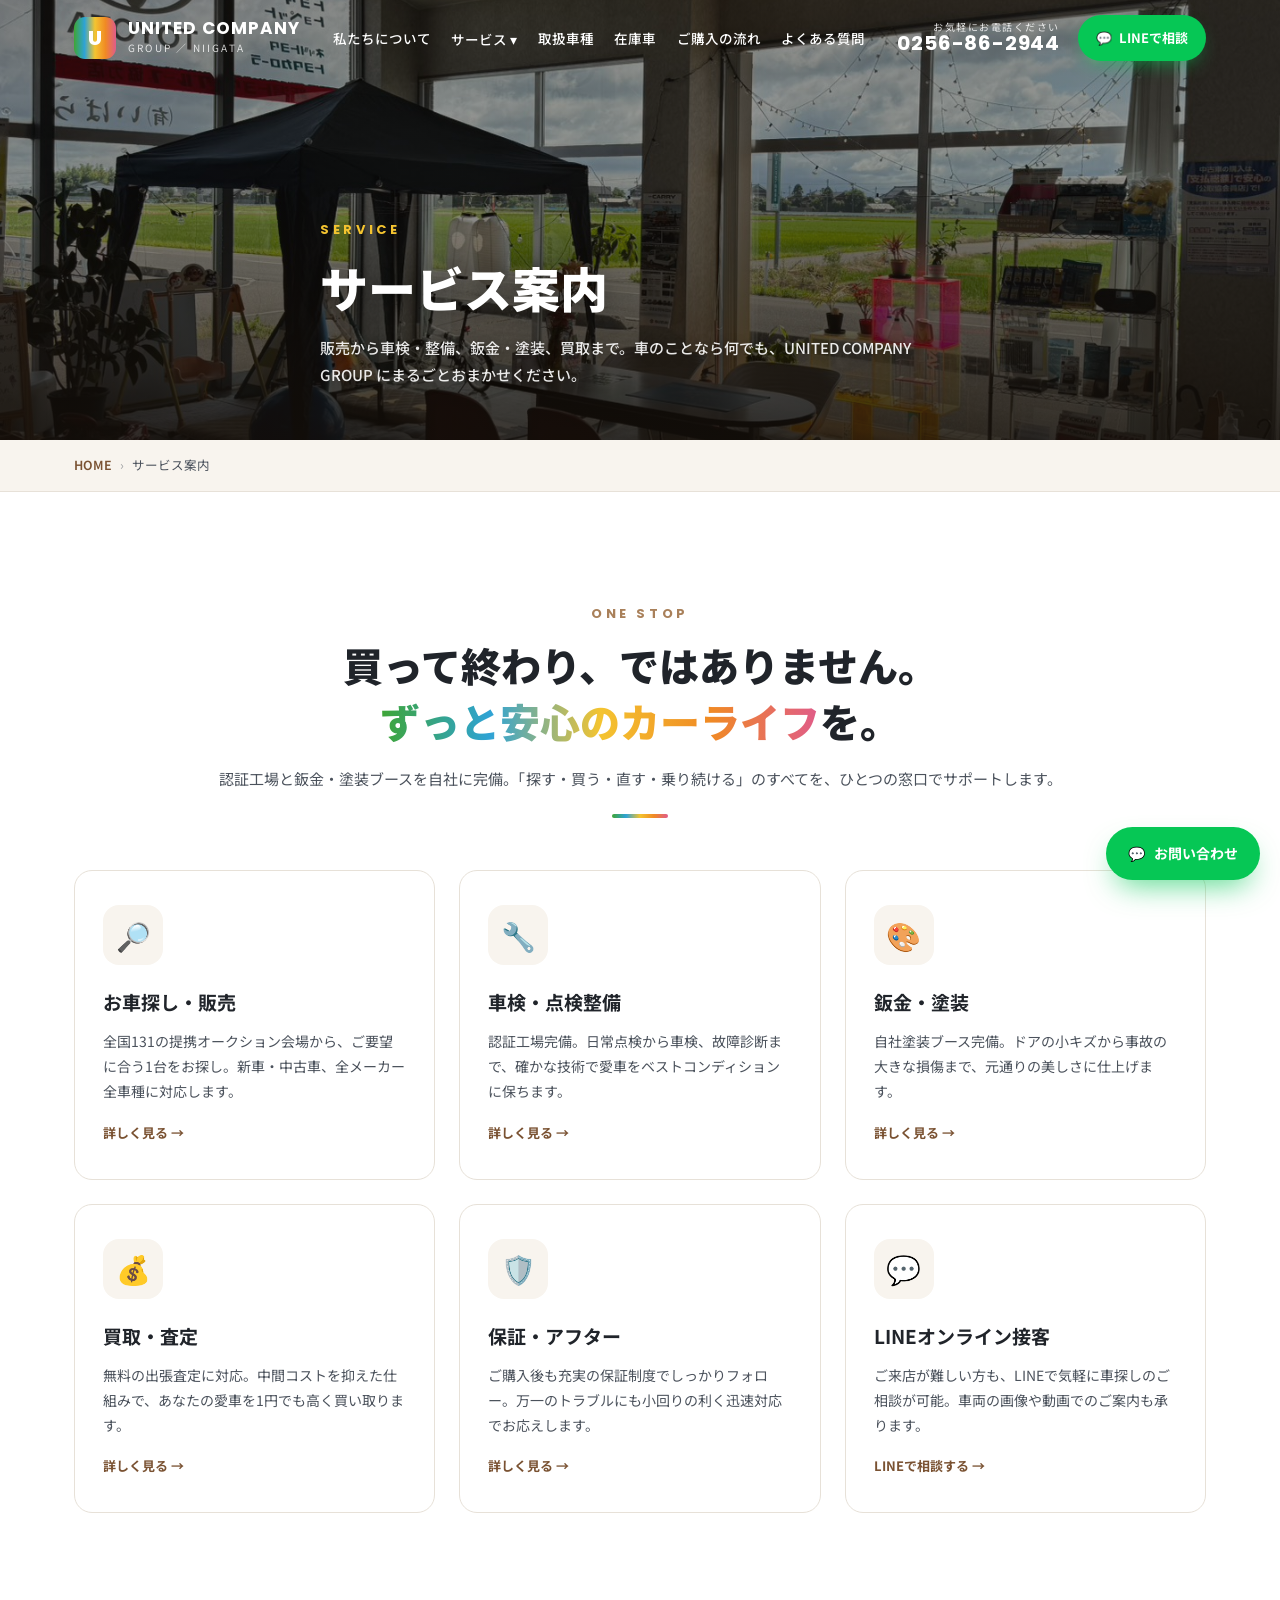
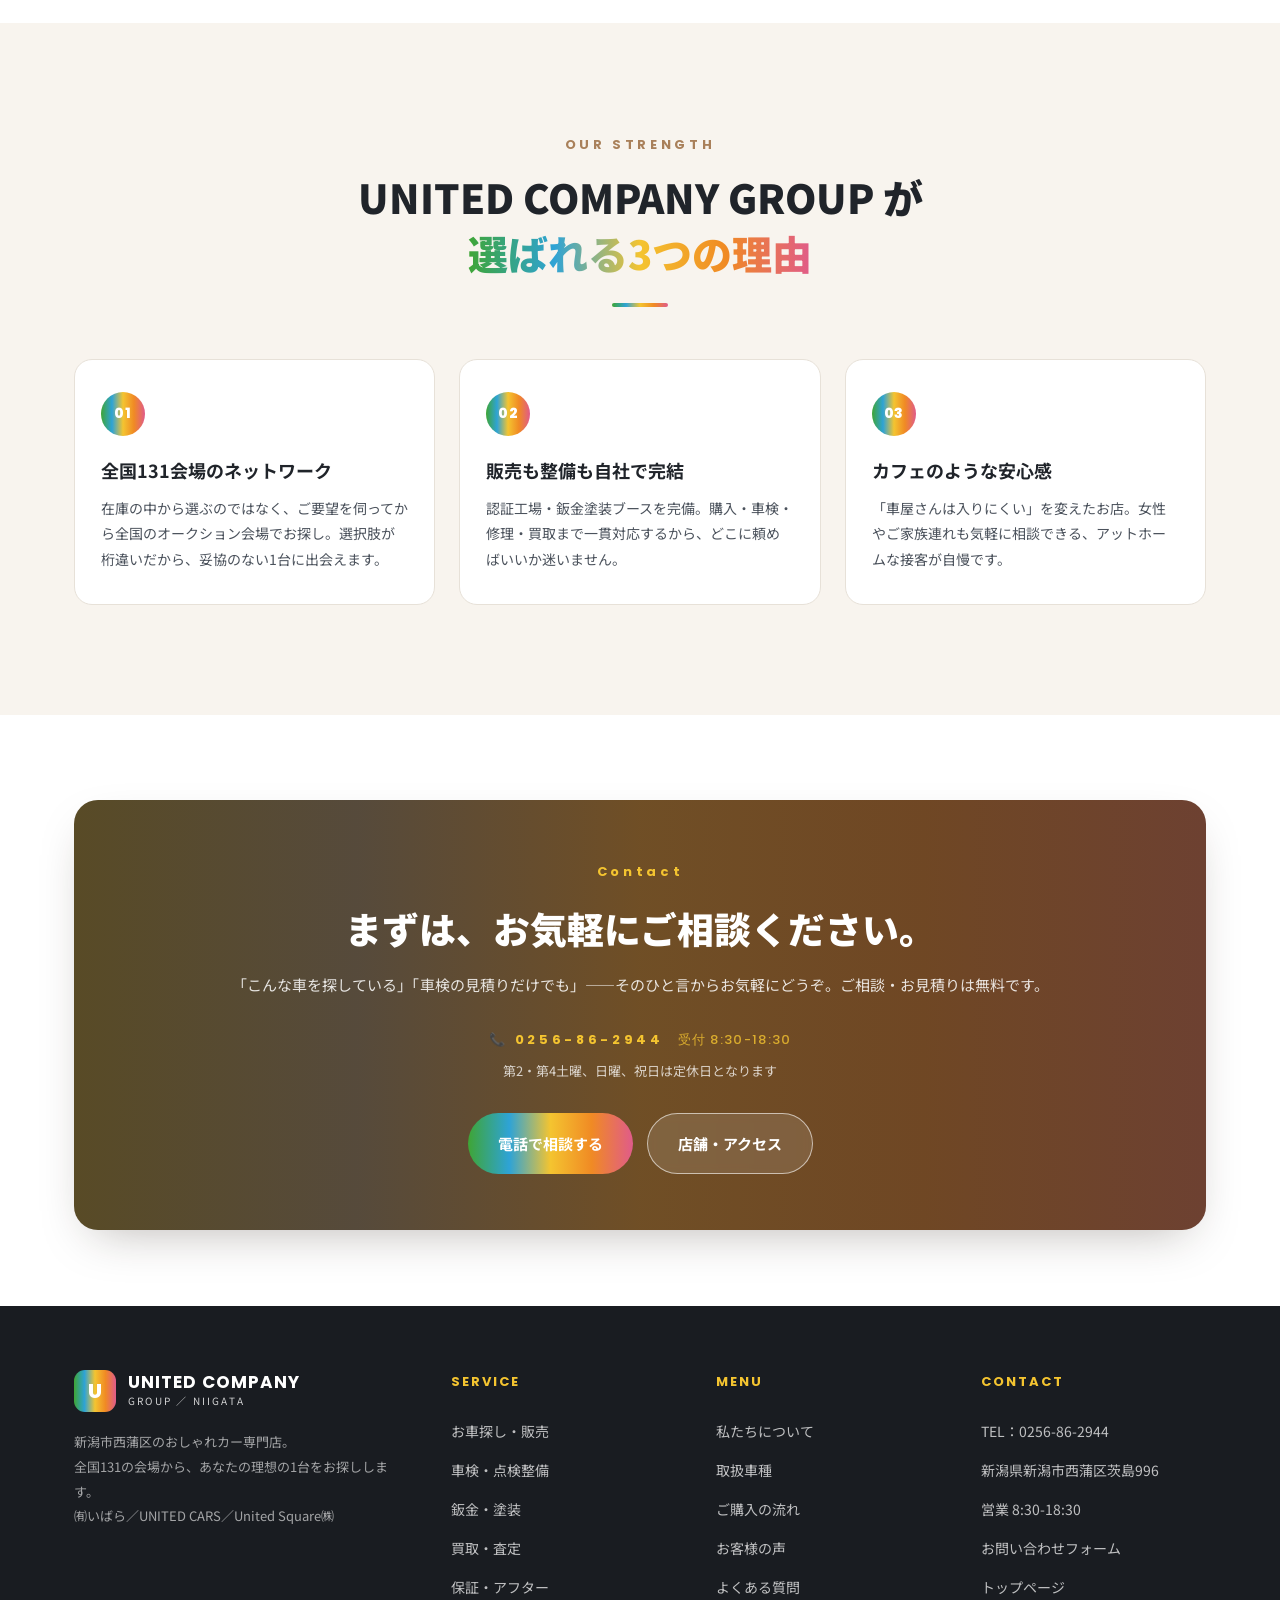
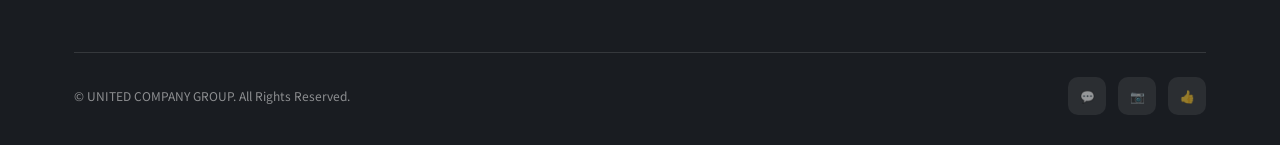
==== commit 5eaadf4d: "子ページ5枚を新設＋ヘッダーメニューのレイアウト崩れを修正 - about.html / lineup.html / flow.html / faq.html / voice.html を新設 - ヘ" ====
--- a/service/index.html
+++ b/service/index.html
@@ -1,14 +1,32 @@
-<!DOCTYPE html>
+﻿<!DOCTYPE html>
 <html lang="ja">
 <head>
 <meta charset="UTF-8">
 <meta name="viewport" content="width=device-width, initial-scale=1.0">
 <title>サービス案内｜UNITED COMPANY GROUP｜新潟市西蒲区の車のお探し専門店</title>
 <meta name="description" content="UNITED COMPANY GROUP（㈲いばら）のサービス一覧。お車探し・販売、車検・点検整備、鈑金・塗装、買取・査定、保証・アフターサポートまで、新潟市西蒲区でカーライフをトータルにサポートします。">
-<link rel="preconnect" href="https://fonts.googleapis.com">
+<link rel="canonical" href="https://nextrayjp.github.io/united-company-group/service/">
+<meta name="robots" content="index,follow,max-image-preview:large">
+<meta name="theme-color" content="#5c3d24">
+<meta property="og:type" content="website">
+<meta property="og:site_name" content="UNITED COMPANY GROUP">
+<meta property="og:locale" content="ja_JP">
+<meta property="og:url" content="https://nextrayjp.github.io/united-company-group/service/">
+<meta property="og:title" content="サービス案内｜UNITED COMPANY GROUP｜新潟市西蒲区の車のお探し専門店">
+<meta property="og:description" content="UNITED COMPANY GROUP（㈲いばら）のサービス一覧。お車探し・販売、車検・点検整備、鈑金・塗装、買取・査定、保証・アフターサポートまで、新潟市西蒲区でカーライフをトータルにサポートします。">
+<meta property="og:image" content="https://nextrayjp.github.io/united-company-group/images/ext_wide.jpg">
+<meta name="twitter:card" content="summary_large_image">
+<meta name="twitter:title" content="サービス案内｜UNITED COMPANY GROUP｜新潟市西蒲区の車のお探し専門店">
+<meta name="twitter:description" content="UNITED COMPANY GROUP（㈲いばら）のサービス一覧。お車探し・販売、車検・点検整備、鈑金・塗装、買取・査定、保証・アフターサポートまで、新潟市西蒲区でカーライフをトータルにサポートします。">
+<meta name="twitter:image" content="https://nextrayjp.github.io/united-company-group/images/ext_wide.jpg">
+<link rel="icon" href="https://nextrayjp.github.io/united-company-group/images/logo.png">
+<link rel="apple-touch-icon" href="https://nextrayjp.github.io/united-company-group/images/logo.png"><link rel="preconnect" href="https://fonts.googleapis.com">
 <link rel="preconnect" href="https://fonts.gstatic.com" crossorigin>
 <link href="https://fonts.googleapis.com/css2?family=Noto+Sans+JP:wght@400;500;700;900&family=Poppins:wght@400;500;600;700;800&display=swap" rel="stylesheet">
 <link rel="stylesheet" href="../assets/site.css">
+<script type="application/ld+json">
+{ "@context": "https://schema.org", "@type": "BreadcrumbList", "itemListElement": [ { "@type": "ListItem", "position": 1, "name": "ホーム", "item": "https://nextrayjp.github.io/united-company-group/" }, { "@type": "ListItem", "position": 2, "name": "サービス案内", "item": "https://nextrayjp.github.io/united-company-group/" } ] }
+</script>
 </head>
 <body>
 
@@ -19,7 +37,7 @@
       <span><b>UNITED COMPANY</b><small>GROUP ／ NIIGATA</small></span>
     </a>
     <nav class="main">
-      <a class="nl" href="../index.html#about">会社案内</a>
+      <a class="nl" href="../about.html">私たちについて</a>
       <div class="has-drop"><a class="nl" href="index.html">サービス ▾</a>
         <div class="drop">
           <a href="car-search.html"><span class="di">🔎</span>お車探し・販売</a>
@@ -29,10 +47,10 @@
           <a href="hosho.html"><span class="di">🛡️</span>保証・アフター</a>
         </div>
       </div>
-      <a class="nl" href="../index.html#lineup">取扱車種</a>
+      <a class="nl" href="../lineup.html">取扱車種</a>
       <a class="nl" href="../index.html#stock">在庫車</a>
-      <a class="nl" href="../index.html#flow">ご購入の流れ</a>
-      <a class="nl" href="../index.html#shop">店舗案内</a>
+      <a class="nl" href="../flow.html">ご購入の流れ</a>
+      <a class="nl" href="../faq.html">よくある質問</a>
     </nav>
     <div style="display:flex;align-items:center;gap:18px">
       <div class="tel-head"><span class="lbl">お気軽にお電話ください</span><span class="num en">0256-86-2944</span></div>
@@ -44,7 +62,7 @@
 
 <div class="m-nav" id="mnav">
   <span class="m-close" id="mclose">×</span>
-  <a href="../index.html#about">会社案内<span class="en">ABOUT</span></a>
+  <a href="../about.html">私たちについて<span class="en">ABOUT</span></a>
   <div class="mg">SERVICE / サービス</div>
   <a href="car-search.html">お車探し・販売</a>
   <a href="shaken.html">車検・点検整備</a>
@@ -52,9 +70,11 @@
   <a href="kaitori.html">買取・査定</a>
   <a href="hosho.html">保証・アフター</a>
   <div class="mg">MENU</div>
-  <a href="../index.html#lineup">取扱車種</a>
+  <a href="../lineup.html">取扱車種</a>
   <a href="../index.html#stock">在庫車</a>
-  <a href="../index.html#flow">ご購入の流れ</a>
+  <a href="../flow.html">ご購入の流れ</a>
+  <a href="../voice.html">お客様の声</a>
+  <a href="../faq.html">よくある質問</a>
   <a href="../index.html#shop">店舗案内</a>
   <a href="tel:0256862944" style="color:var(--g3)">📞 0256-86-2944</a>
 </div>
@@ -135,6 +155,13 @@
         <a href="kaitori.html">買取・査定</a>
         <a href="hosho.html">保証・アフター</a>
       </div>
+      <div class="f-col"><h5>MENU</h5>
+        <a href="../about.html">私たちについて</a>
+        <a href="../lineup.html">取扱車種</a>
+        <a href="../flow.html">ご購入の流れ</a>
+        <a href="../voice.html">お客様の声</a>
+        <a href="../faq.html">よくある質問</a>
+      </div>
       <div class="f-col"><h5>CONTACT</h5>
         <a href="tel:0256862944">TEL：0256-86-2944</a>
         <a href="../index.html#shop">新潟県新潟市西蒲区茨島996</a>
--- a/assets/site.css
+++ b/assets/site.css
@@ -33,8 +33,8 @@
 .logo .mark{width:42px;height:42px;border-radius:11px;background:var(--brand);display:grid;place-items:center;color:#fff;font-family:"Poppins";font-weight:800;font-size:20px;box-shadow:var(--shadow)}
 .logo b{font-family:"Poppins";font-weight:700;font-size:17px;letter-spacing:.06em;line-height:1.15;display:block}
 .logo small{font-size:10px;letter-spacing:.22em;opacity:.8;display:block}
-nav.main{display:flex;align-items:center;gap:26px}
-nav.main a.nl{color:#fff;font-weight:500;font-size:14px;position:relative;transition:.3s}
+nav.main{display:flex;align-items:center;gap:clamp(12px,1.6vw,24px);flex-wrap:nowrap}
+nav.main a.nl{color:#fff;font-weight:500;font-size:13.5px;white-space:nowrap;position:relative;transition:.3s}
 header.solid nav.main a.nl{color:var(--ink)}
 nav.main a.nl::after{content:"";position:absolute;left:0;bottom:-6px;width:0;height:2px;background:var(--brand);transition:.3s}
 nav.main a.nl:hover::after{width:100%}
@@ -256,7 +256,7 @@
 
 /* ---------- footer ---------- */
 footer{background:#191c21;color:#fff;padding:64px 0 30px}
-.f-top{display:grid;grid-template-columns:1.4fr 1fr 1fr;gap:40px;padding-bottom:44px;border-bottom:1px solid rgba(255,255,255,.12)}
+.f-top{display:grid;grid-template-columns:1.5fr 1fr 1fr 1fr;gap:40px;padding-bottom:44px;border-bottom:1px solid rgba(255,255,255,.12)}
 .f-brand .logo .mark{box-shadow:none}
 .f-brand p{color:rgba(255,255,255,.6);font-size:13px;margin-top:18px;line-height:1.9}
 .f-col h5{font-size:13px;letter-spacing:.15em;color:var(--g3);font-weight:700;margin-bottom:18px;font-family:"Poppins"}
@@ -286,7 +286,7 @@
   .f-top{grid-template-columns:1fr 1fr}
   .cafe .pics{order:-1}
 }
-@media(max-width:1024px){
+@media(max-width:1180px){
   nav.main,.tel-head,.bar .btn-line{display:none}
   .burger{display:flex}
 }
@@ -314,3 +314,27 @@
 .uform .submit{margin-top:6px;justify-self:center;border:0}
 .uform .priv{font-size:12px;color:var(--ink-soft);text-align:center;line-height:1.7}
 @media(max-width:600px){.uform .frow.two{grid-template-columns:1fr}}
+
+/* ---------- about / lineup 子ページ用（index.html のインラインCSSと同等の定義を共通化） ---------- */
+.uc-tags{display:flex;flex-wrap:wrap;gap:8px;margin:22px 0 8px}
+.uc-tags span{background:var(--cream);border:1px solid var(--line);border-radius:30px;padding:7px 15px;font-size:12.5px;font-weight:700;color:var(--wood)}
+.group3{display:grid;grid-template-columns:repeat(3,1fr);gap:22px;margin-top:56px}
+.gcard{background:#fff;border:1px solid var(--line);border-radius:var(--radius);padding:30px 26px;box-shadow:0 10px 30px -22px rgba(0,0,0,.4)}
+.gcard .gn{font-family:"Poppins";font-weight:800;font-size:12px;letter-spacing:.2em;color:var(--wood-l)}
+.gcard h4{font-size:20px;font-weight:900;margin:6px 0 12px}
+.gcard p{font-size:14px;color:var(--ink-soft)}
+.gcard .grole{margin-top:14px;display:inline-block;background:var(--brand);color:#fff;font-size:11px;font-weight:700;padding:5px 13px;border-radius:30px}
+.str-grid{display:grid;grid-template-columns:repeat(3,1fr);gap:22px}
+.str{background:#fff;border:1px solid var(--line);border-radius:var(--radius);padding:32px 26px;position:relative;transition:.35s}
+.str:hover{transform:translateY(-6px);box-shadow:var(--shadow)}
+.str .n{font-family:"Poppins";font-weight:800;font-size:13px;color:#fff;background:var(--wood);width:38px;height:38px;border-radius:50%;display:grid;place-items:center;margin-bottom:16px}
+.str h4{font-size:18px;font-weight:800;margin-bottom:10px;line-height:1.5}
+.str p{font-size:14px;color:var(--ink-soft)}
+.line-grid{display:grid;grid-template-columns:repeat(3,1fr);gap:18px}
+.line-cat{position:relative;border-radius:16px;overflow:hidden;background:var(--wood);aspect-ratio:16/10;display:flex;align-items:flex-end;color:#fff;box-shadow:var(--shadow);transition:.35s}
+.line-cat:hover{transform:translateY(-6px)}
+.line-cat .emj{position:absolute;inset:0;display:grid;place-items:center;font-size:64px;opacity:.9;background:linear-gradient(135deg,rgba(122,82,50,.9),rgba(92,61,36,.95))}
+.line-cat .cap{position:relative;z-index:2;padding:18px 20px;width:100%;background:linear-gradient(to top,rgba(0,0,0,.55),transparent)}
+.line-cat .cap b{font-size:18px;font-weight:700;display:block}
+.line-cat .cap span{font-family:"Poppins";font-size:11px;letter-spacing:.15em;opacity:.85}
+@media(max-width:960px){ .group3,.str-grid{grid-template-columns:1fr} }
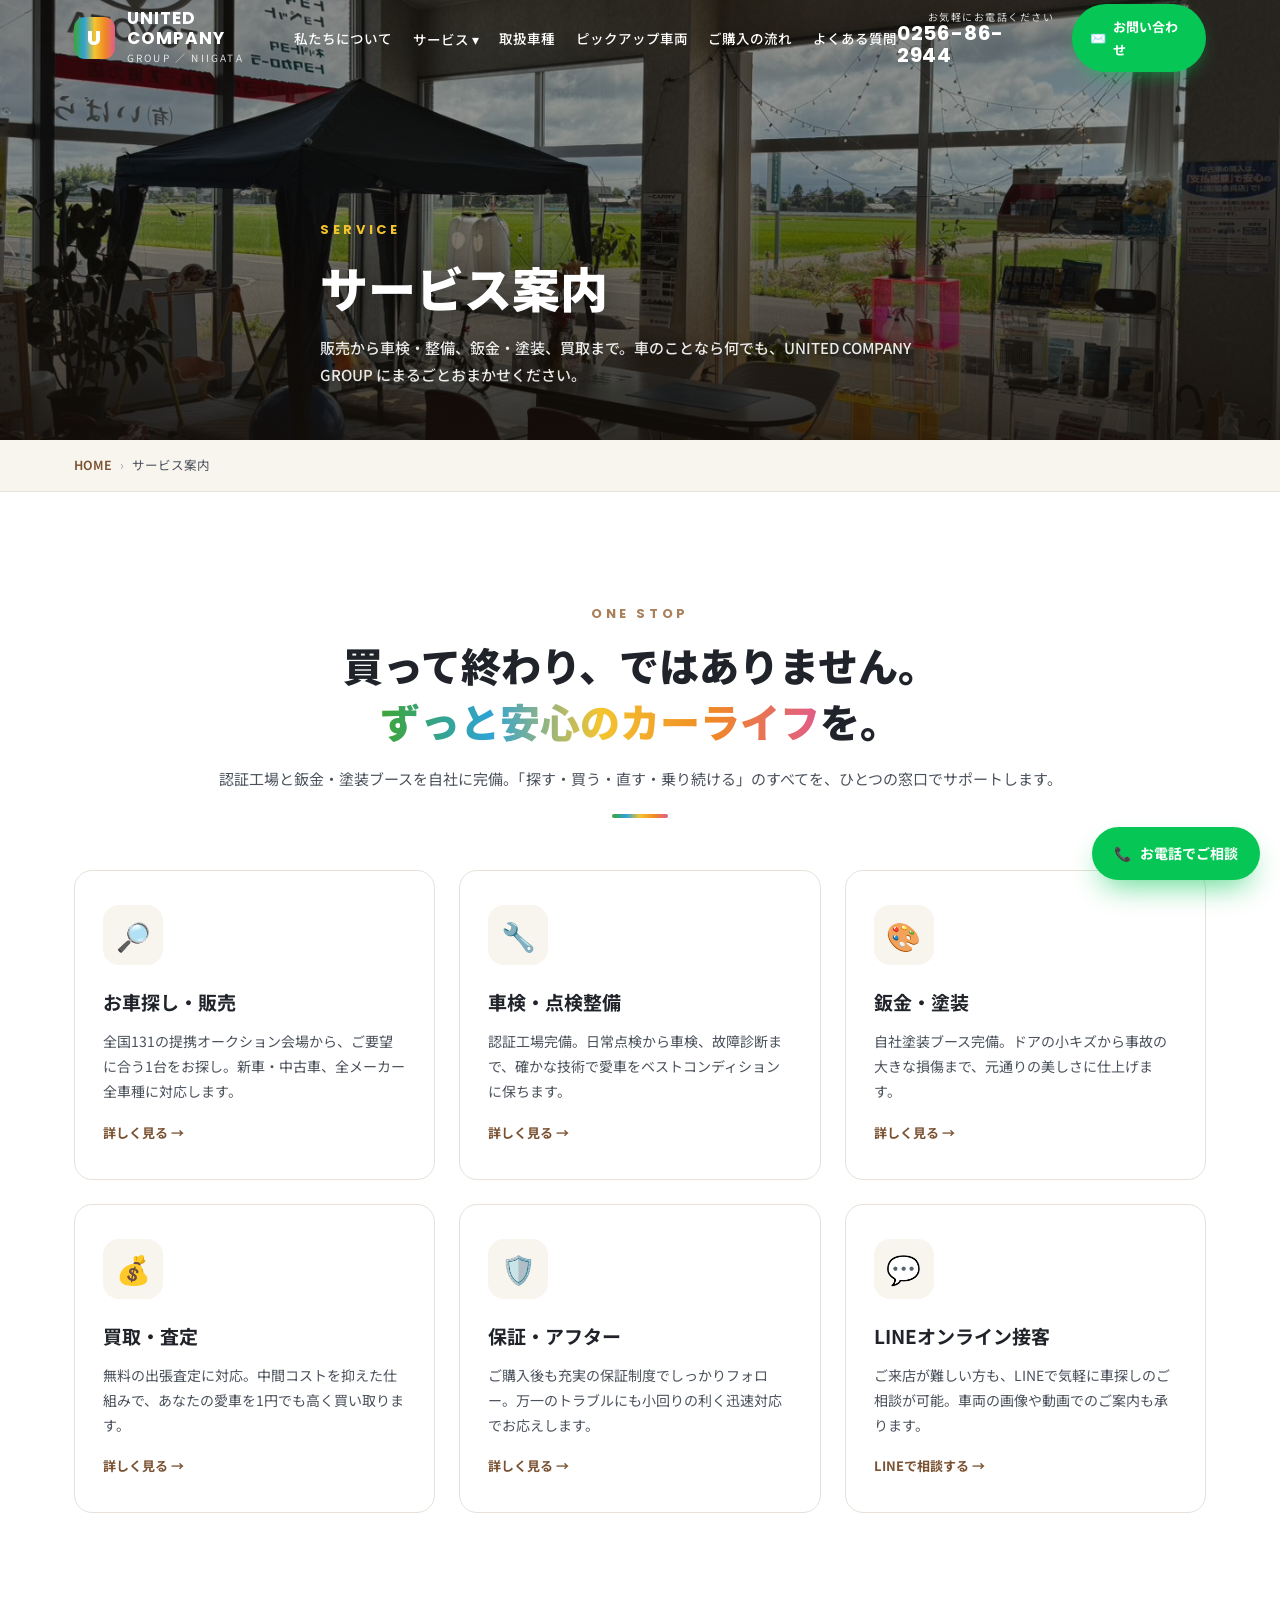
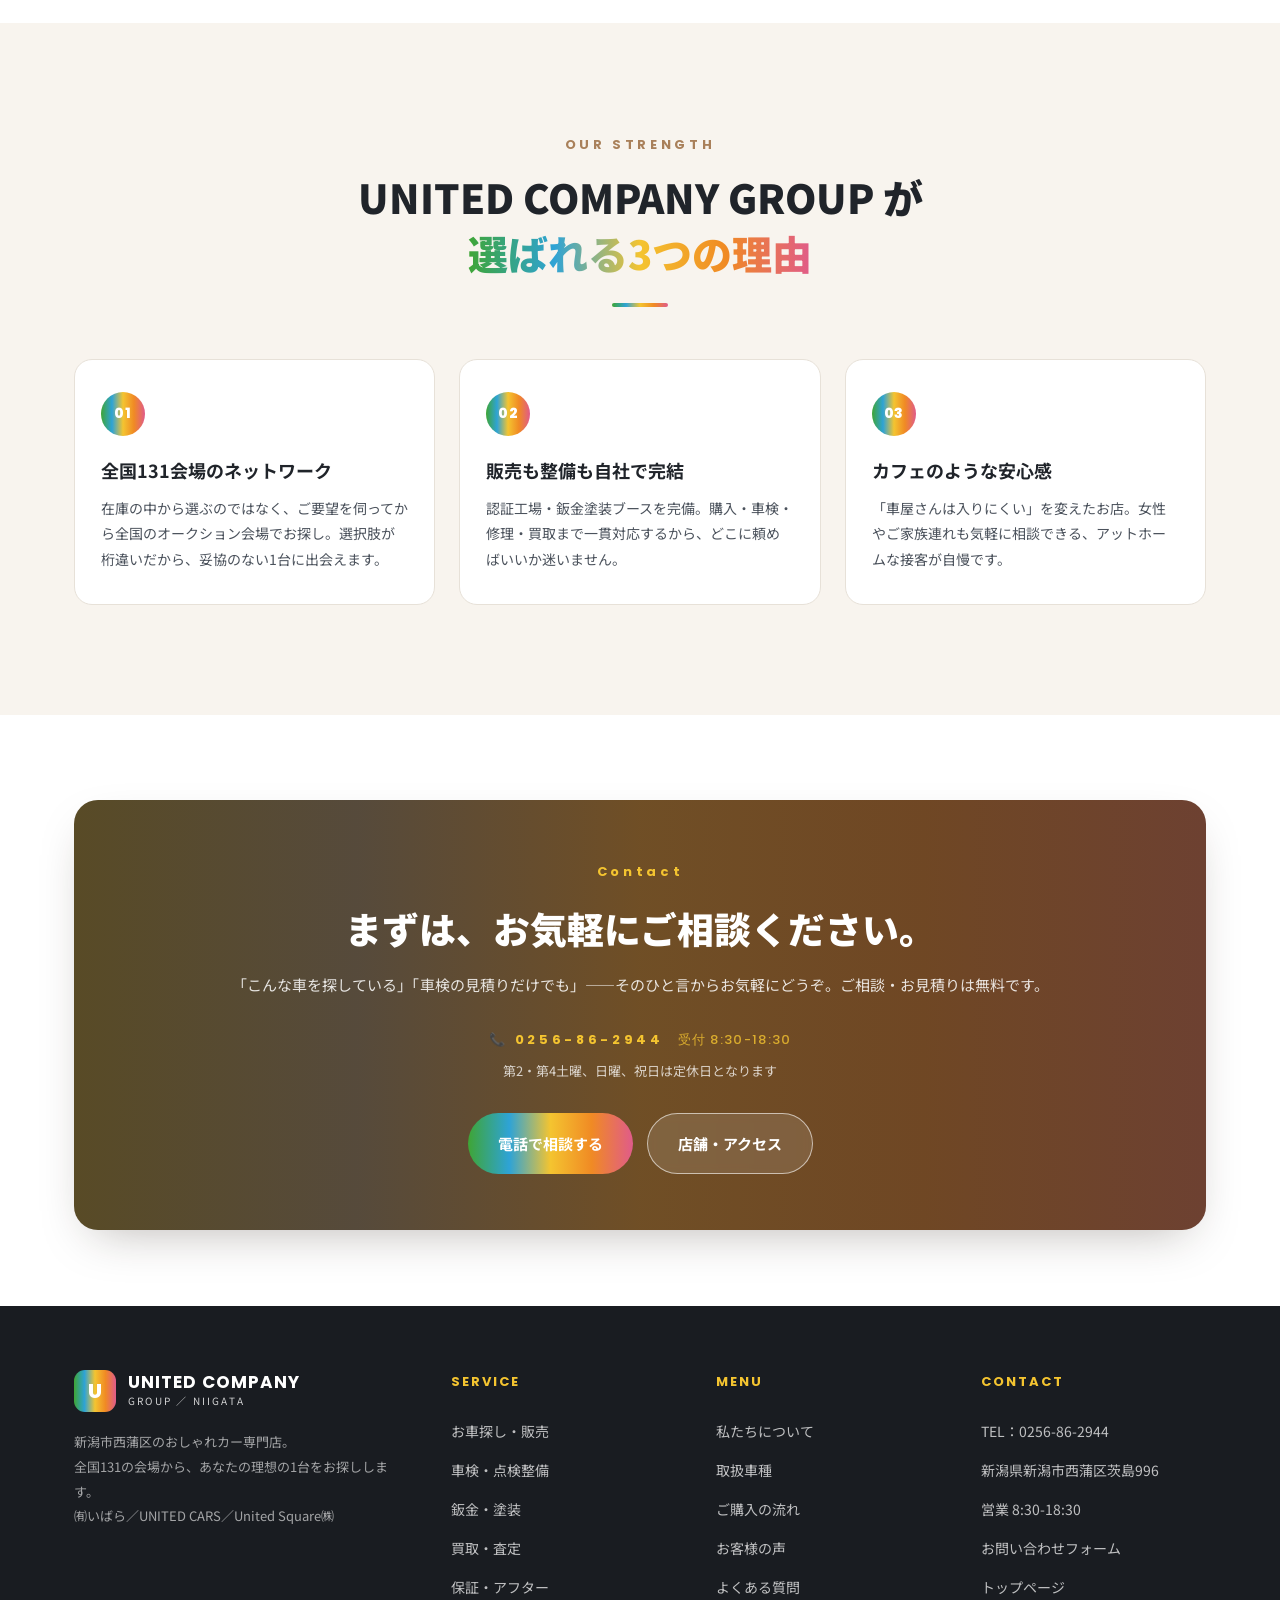
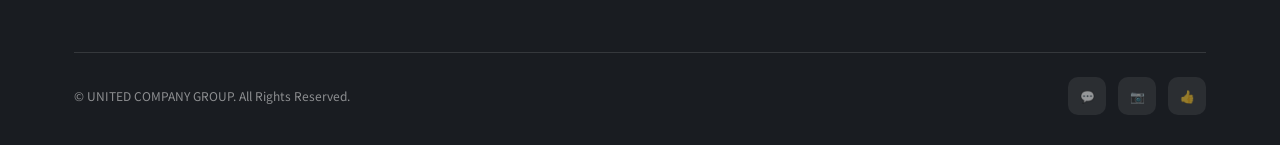
==== commit 55c131ef: "写真と本文の不一致・サイト全体の記述矛盾を修正 - 取扱車種ページの写真を実際の車種に対応させて差し替え   軽=デイズ／コンパクト=ソリオ／ミニバン=アルファード／SUV=イグニス   該当写真が無" ====
--- a/service/index.html
+++ b/service/index.html
@@ -48,13 +48,13 @@
         </div>
       </div>
       <a class="nl" href="../lineup.html">取扱車種</a>
-      <a class="nl" href="../index.html#stock">在庫車</a>
+      <a class="nl" href="../index.html#stock">ピックアップ車両</a>
       <a class="nl" href="../flow.html">ご購入の流れ</a>
       <a class="nl" href="../faq.html">よくある質問</a>
     </nav>
     <div style="display:flex;align-items:center;gap:18px">
       <div class="tel-head"><span class="lbl">お気軽にお電話ください</span><span class="num en">0256-86-2944</span></div>
-      <a href="tel:0256862944" class="btn-line"><span>💬</span>LINEで相談</a>
+      <a href="../index.html#contact-form" class="btn-line"><span>✉️</span>お問い合わせ</a>
       <div class="burger" id="burger"><span></span><span></span><span></span></div>
     </div>
   </div>
@@ -71,7 +71,7 @@
   <a href="hosho.html">保証・アフター</a>
   <div class="mg">MENU</div>
   <a href="../lineup.html">取扱車種</a>
-  <a href="../index.html#stock">在庫車</a>
+  <a href="../index.html#stock">ピックアップ車両</a>
   <a href="../flow.html">ご購入の流れ</a>
   <a href="../voice.html">お客様の声</a>
   <a href="../faq.html">よくある質問</a>
@@ -176,7 +176,7 @@
   </div>
 </footer>
 
-<a href="tel:0256862944" class="float-line"><span>💬</span>お問い合わせ</a>
+<a href="tel:0256862944" class="float-line"><span>📞</span>お電話でご相談</a>
 <script src="../assets/site.js"></script>
 </body>
 </html>
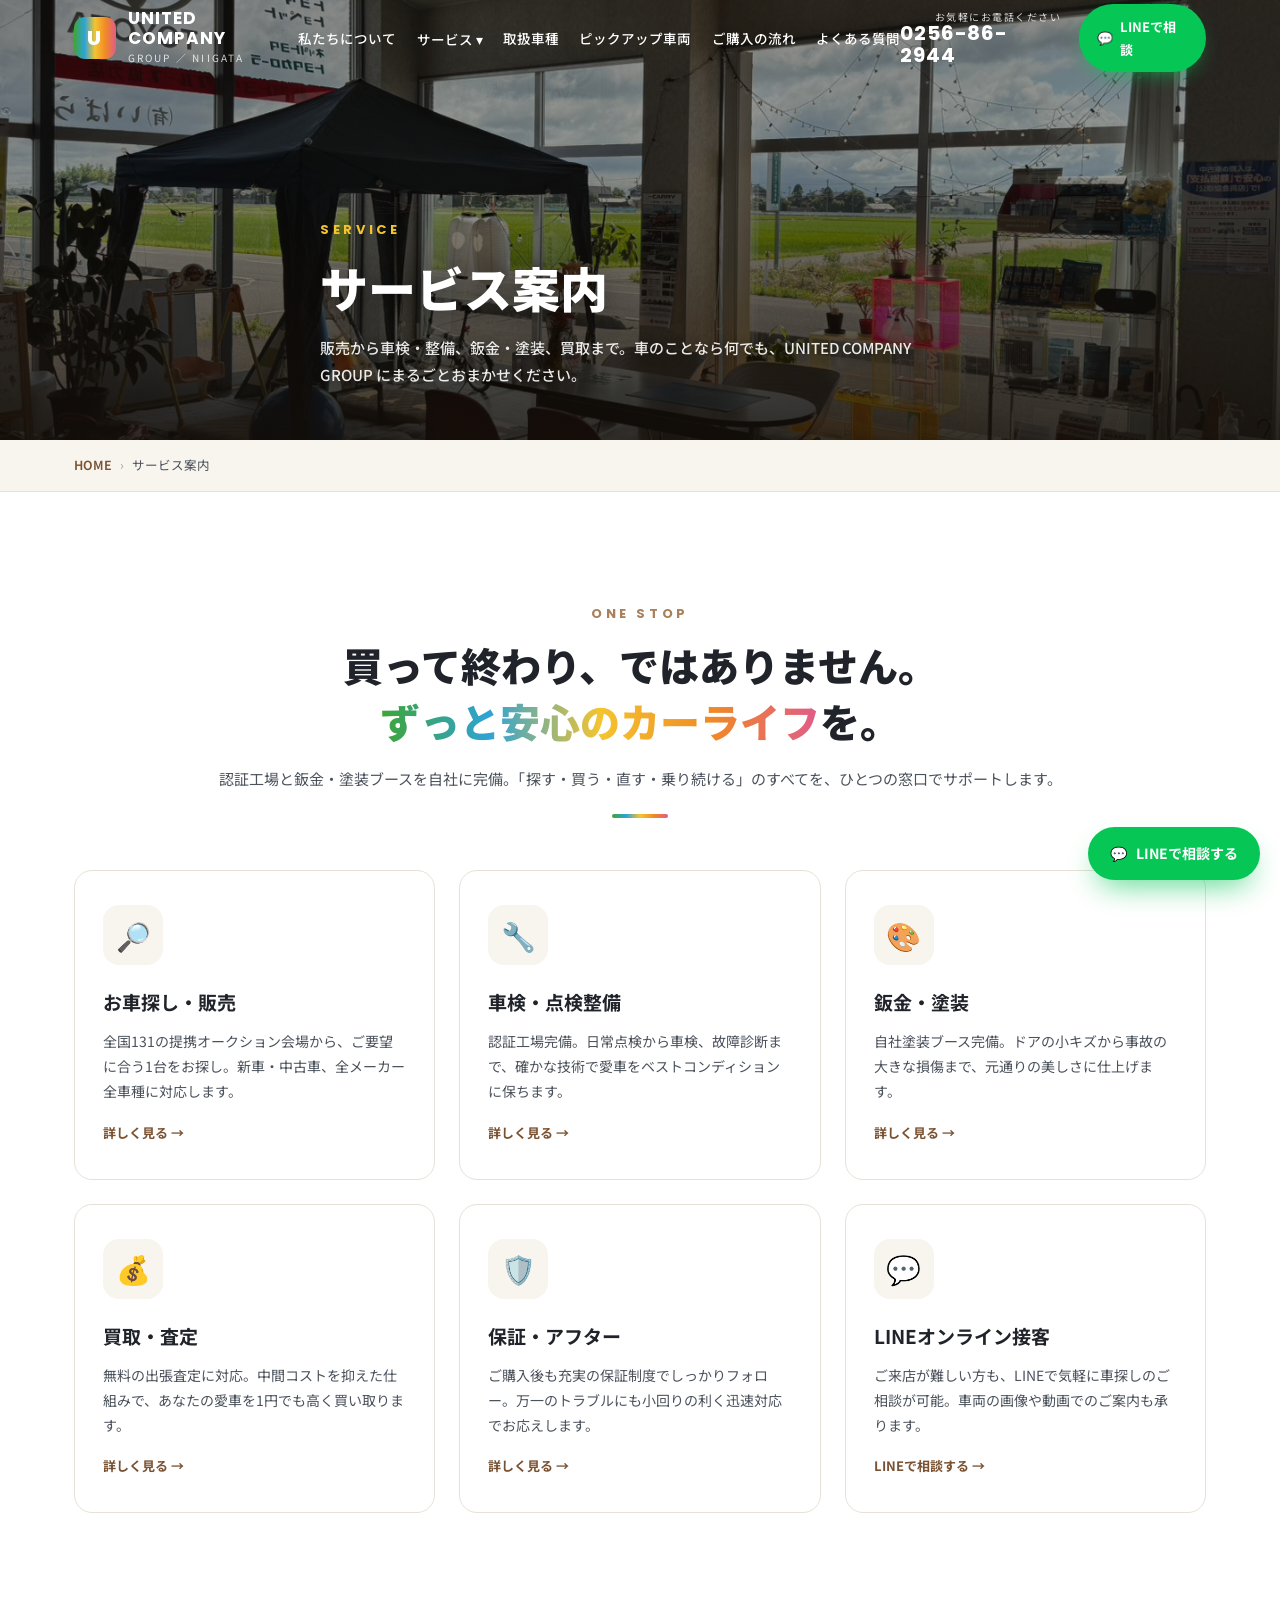
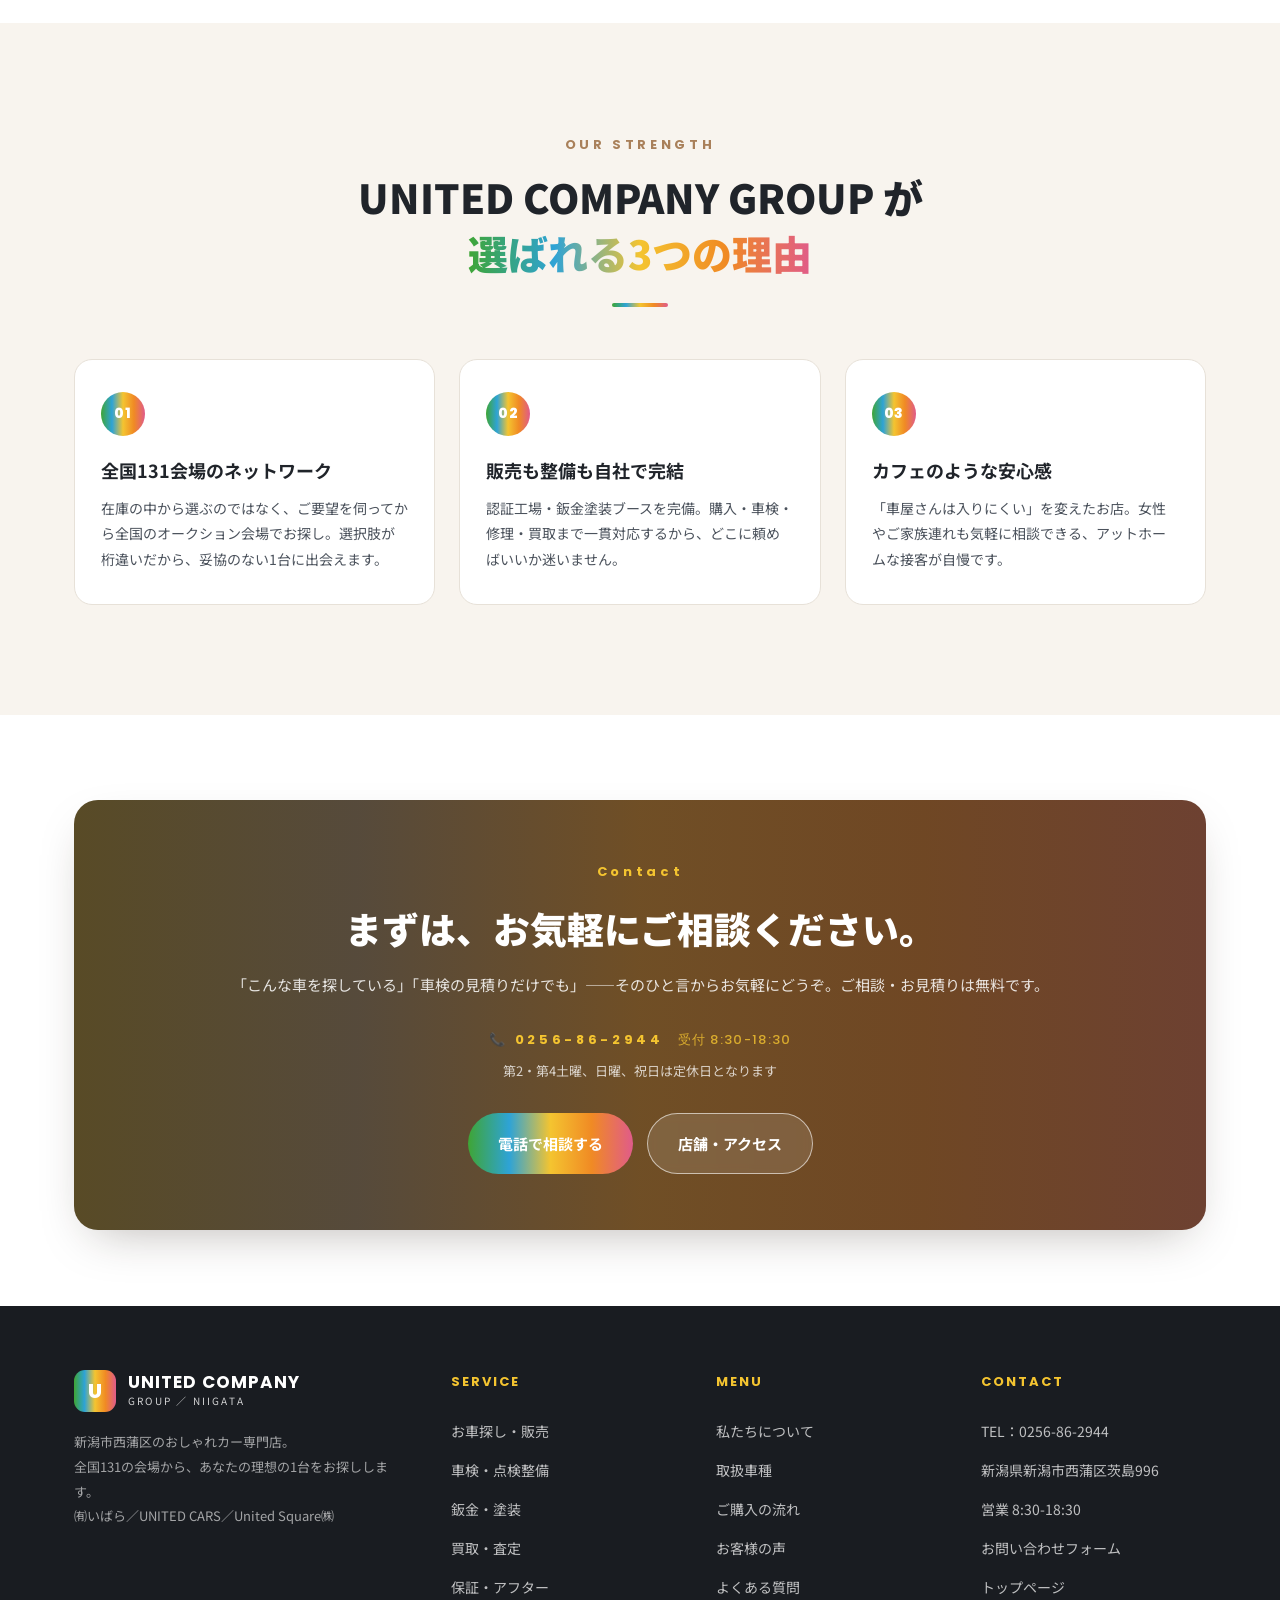
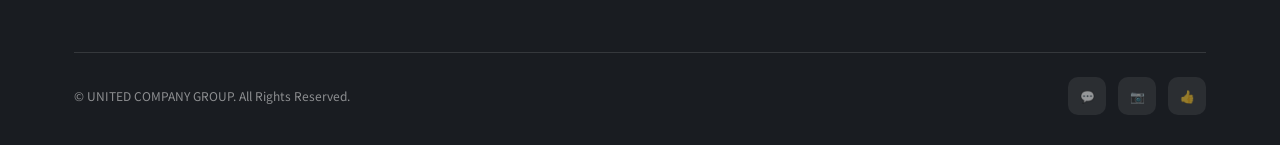
==== commit 824c0d04: "LINE公式アカウントを全ページに設定＋取扱車種の写真を補完 - ヘッダー／追従ボタン／サービスカードのLINE導線を公式アカウントURLに接続（全25箇所） - トップの問い合わせCTAにLINEボ" ====
--- a/service/index.html
+++ b/service/index.html
@@ -54,7 +54,7 @@
     </nav>
     <div style="display:flex;align-items:center;gap:18px">
       <div class="tel-head"><span class="lbl">お気軽にお電話ください</span><span class="num en">0256-86-2944</span></div>
-      <a href="../index.html#contact-form" class="btn-line"><span>✉️</span>お問い合わせ</a>
+      <a href="https://line.me/R/ti/p/@202uegpx" class="btn-line" target="_blank" rel="noopener"><span>💬</span>LINEで相談</a>
       <div class="burger" id="burger"><span></span><span></span><span></span></div>
     </div>
   </div>
@@ -176,7 +176,7 @@
   </div>
 </footer>
 
-<a href="tel:0256862944" class="float-line"><span>📞</span>お電話でご相談</a>
+<a href="https://line.me/R/ti/p/@202uegpx" class="float-line" target="_blank" rel="noopener"><span>💬</span>LINEで相談する</a>
 <script src="../assets/site.js"></script>
 </body>
 </html>
--- a/assets/site.css
+++ b/assets/site.css
@@ -338,3 +338,7 @@
 .line-cat .cap b{font-size:18px;font-weight:700;display:block}
 .line-cat .cap span{font-family:"Poppins";font-size:11px;letter-spacing:.15em;opacity:.85}
 @media(max-width:960px){ .group3,.str-grid{grid-template-columns:1fr} }
+
+/* LINE CTA button */
+.btn-line-cta{background:#06c755;color:#fff;box-shadow:0 12px 30px -12px rgba(6,199,85,.7)}
+.btn-line-cta:hover{transform:translateY(-3px)}
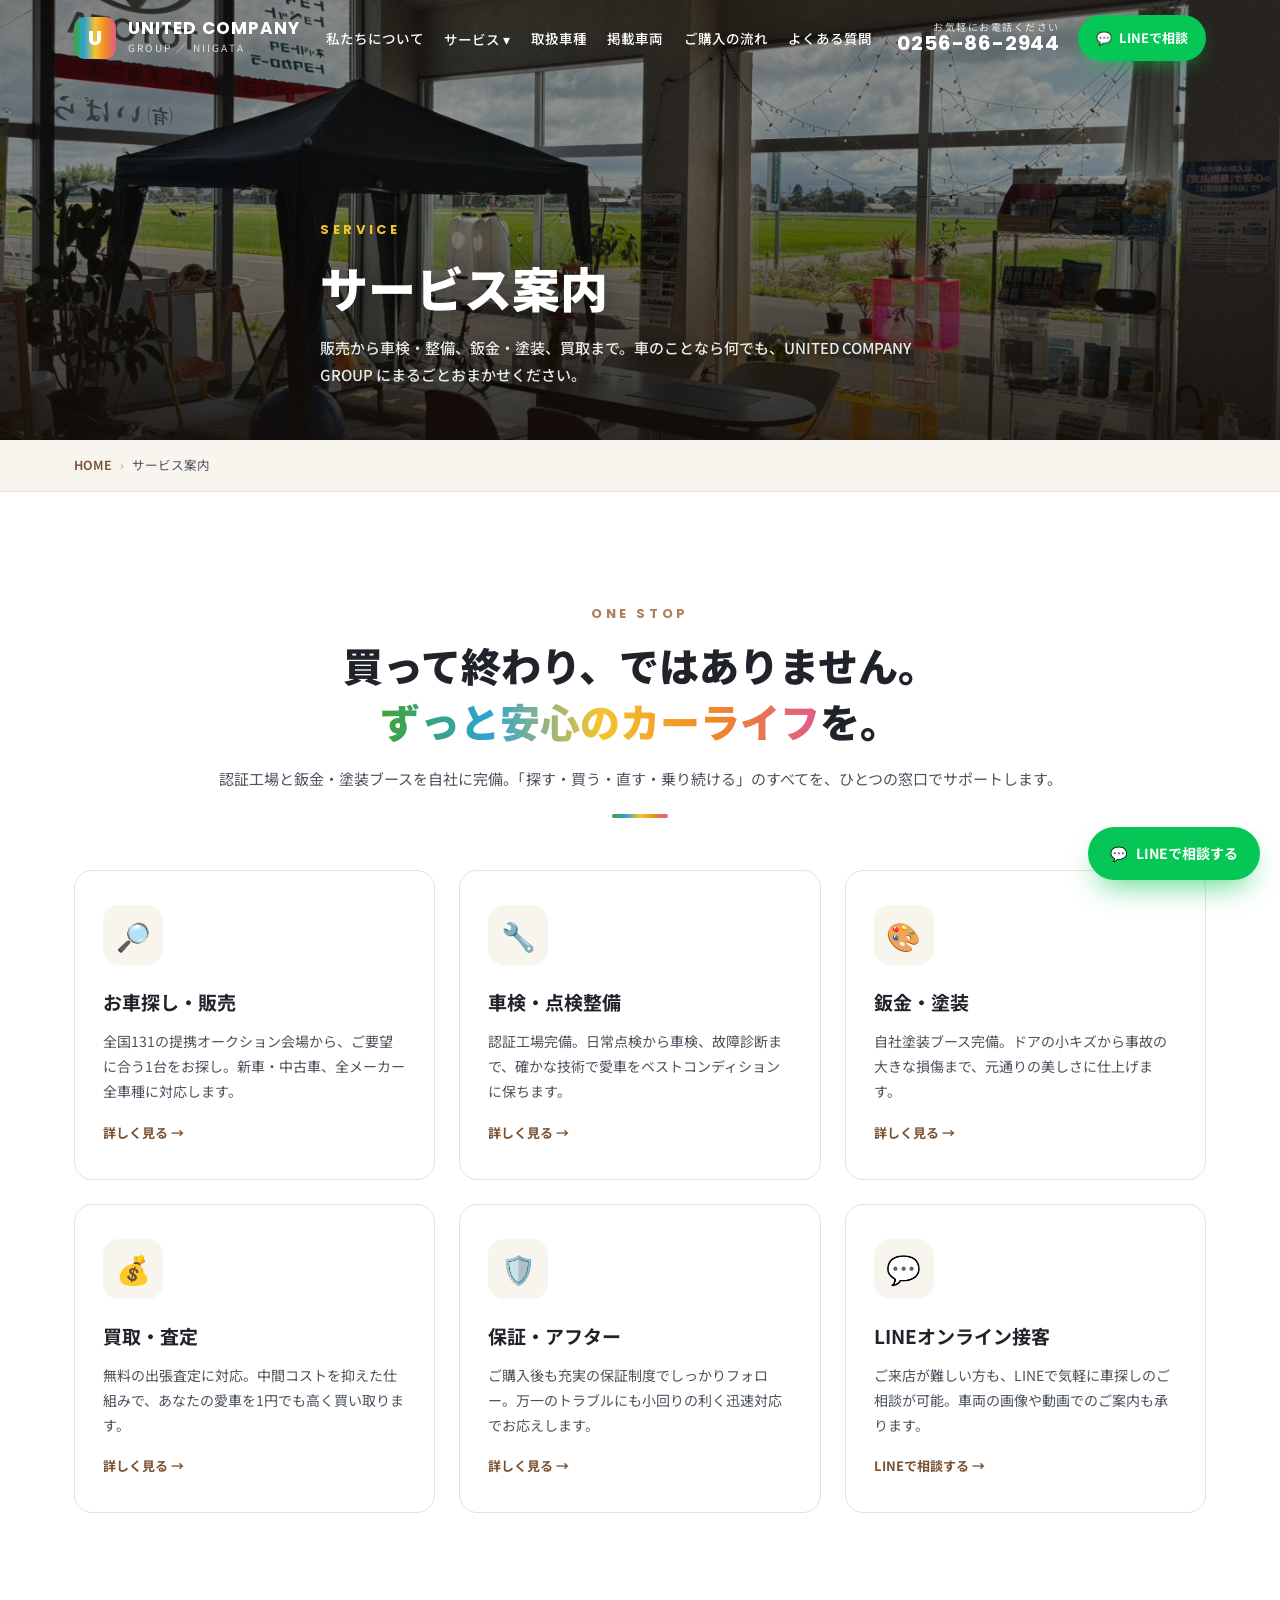
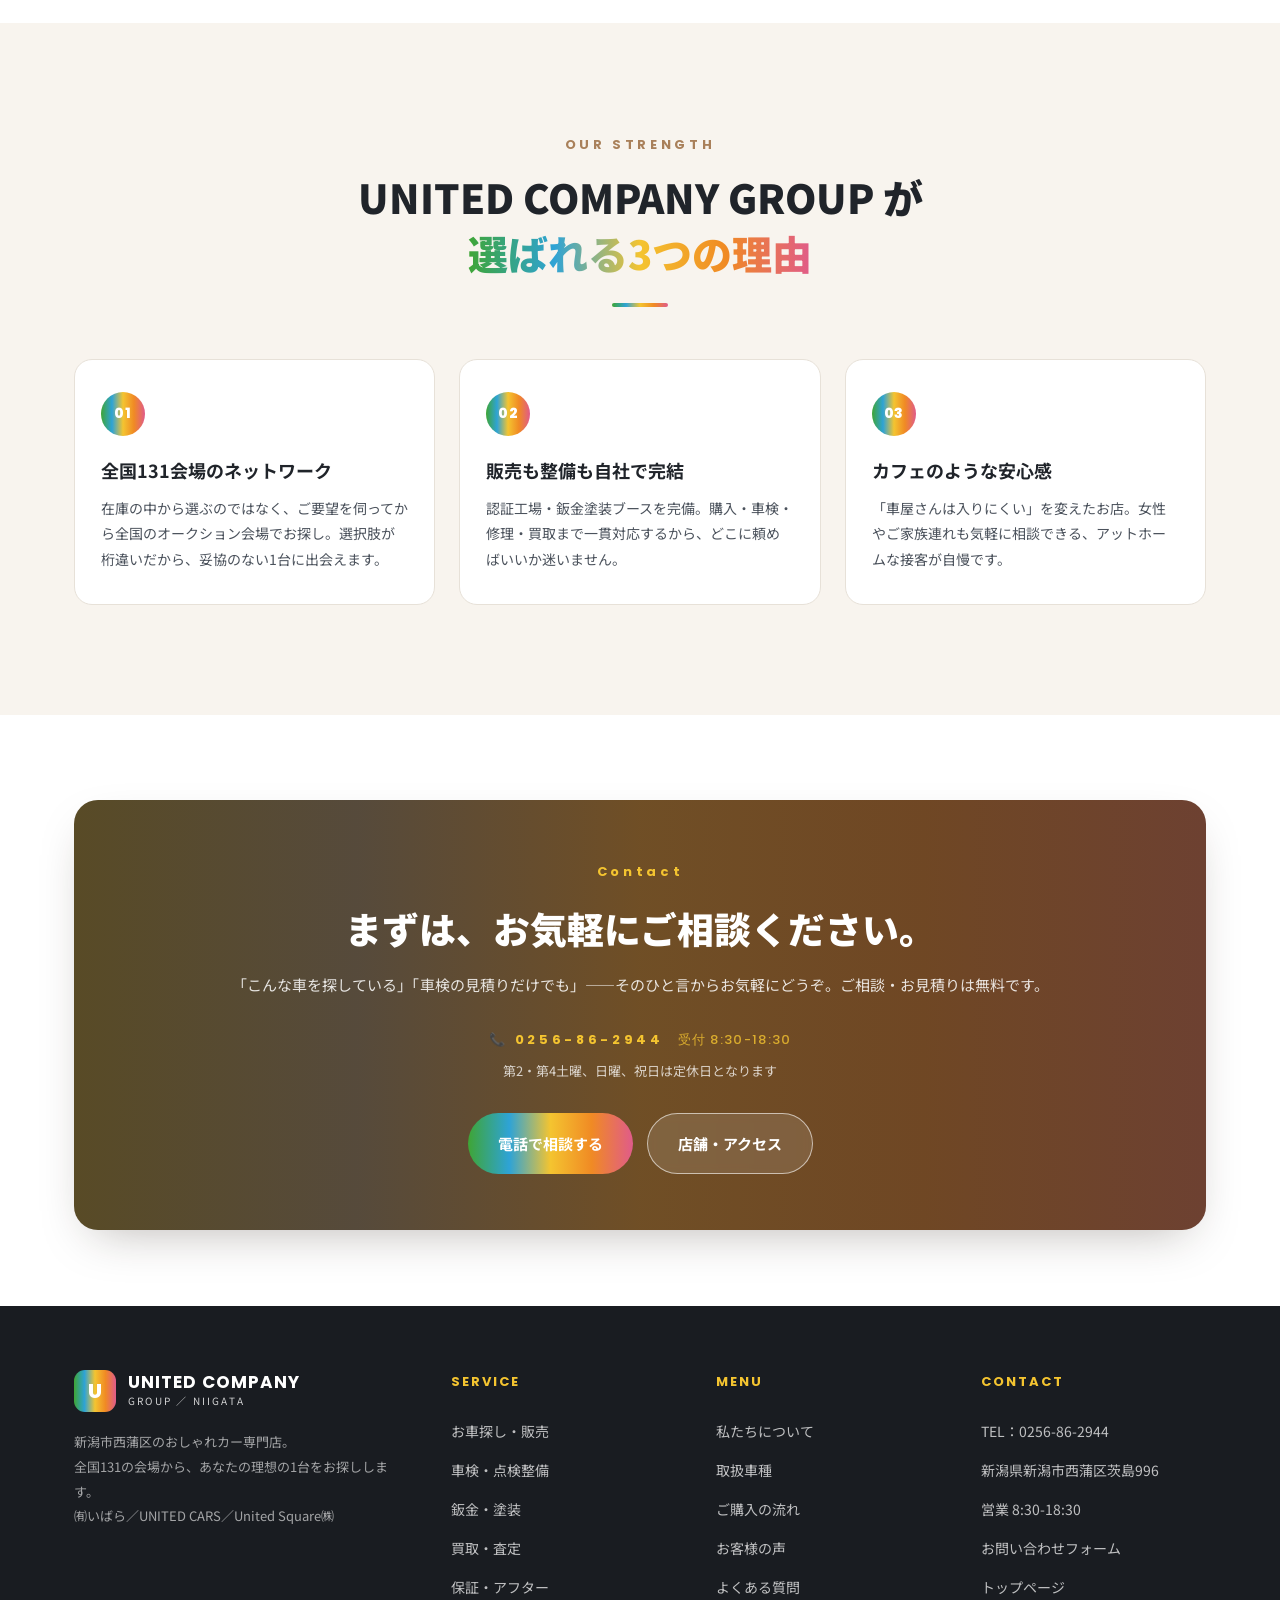
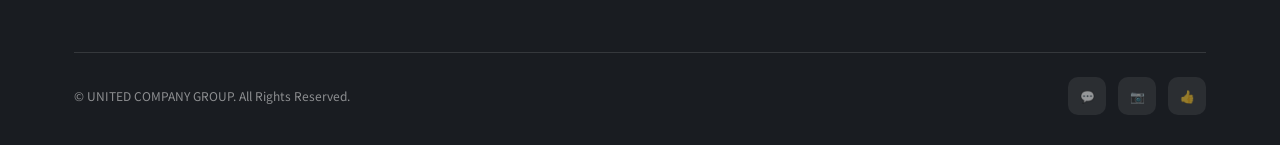
==== commit 020f3bd5: "ヘッダーの折り返しを修正＋取扱車種の写真を差し替え - ナビ「ピックアップ車両」がラベル長でナビを2行に折り返していたため「掲載車両」に変更 - バーガーメニューへの切替を1180px→1240pxに" ====
--- a/service/index.html
+++ b/service/index.html
@@ -48,7 +48,7 @@
         </div>
       </div>
       <a class="nl" href="../lineup.html">取扱車種</a>
-      <a class="nl" href="../index.html#stock">ピックアップ車両</a>
+      <a class="nl" href="../index.html#stock">掲載車両</a>
       <a class="nl" href="../flow.html">ご購入の流れ</a>
       <a class="nl" href="../faq.html">よくある質問</a>
     </nav>
@@ -71,7 +71,7 @@
   <a href="hosho.html">保証・アフター</a>
   <div class="mg">MENU</div>
   <a href="../lineup.html">取扱車種</a>
-  <a href="../index.html#stock">ピックアップ車両</a>
+  <a href="../index.html#stock">掲載車両</a>
   <a href="../flow.html">ご購入の流れ</a>
   <a href="../voice.html">お客様の声</a>
   <a href="../faq.html">よくある質問</a>
--- a/assets/site.css
+++ b/assets/site.css
@@ -286,7 +286,7 @@
   .f-top{grid-template-columns:1fr 1fr}
   .cafe .pics{order:-1}
 }
-@media(max-width:1180px){
+@media(max-width:1240px){
   nav.main,.tel-head,.bar .btn-line{display:none}
   .burger{display:flex}
 }
